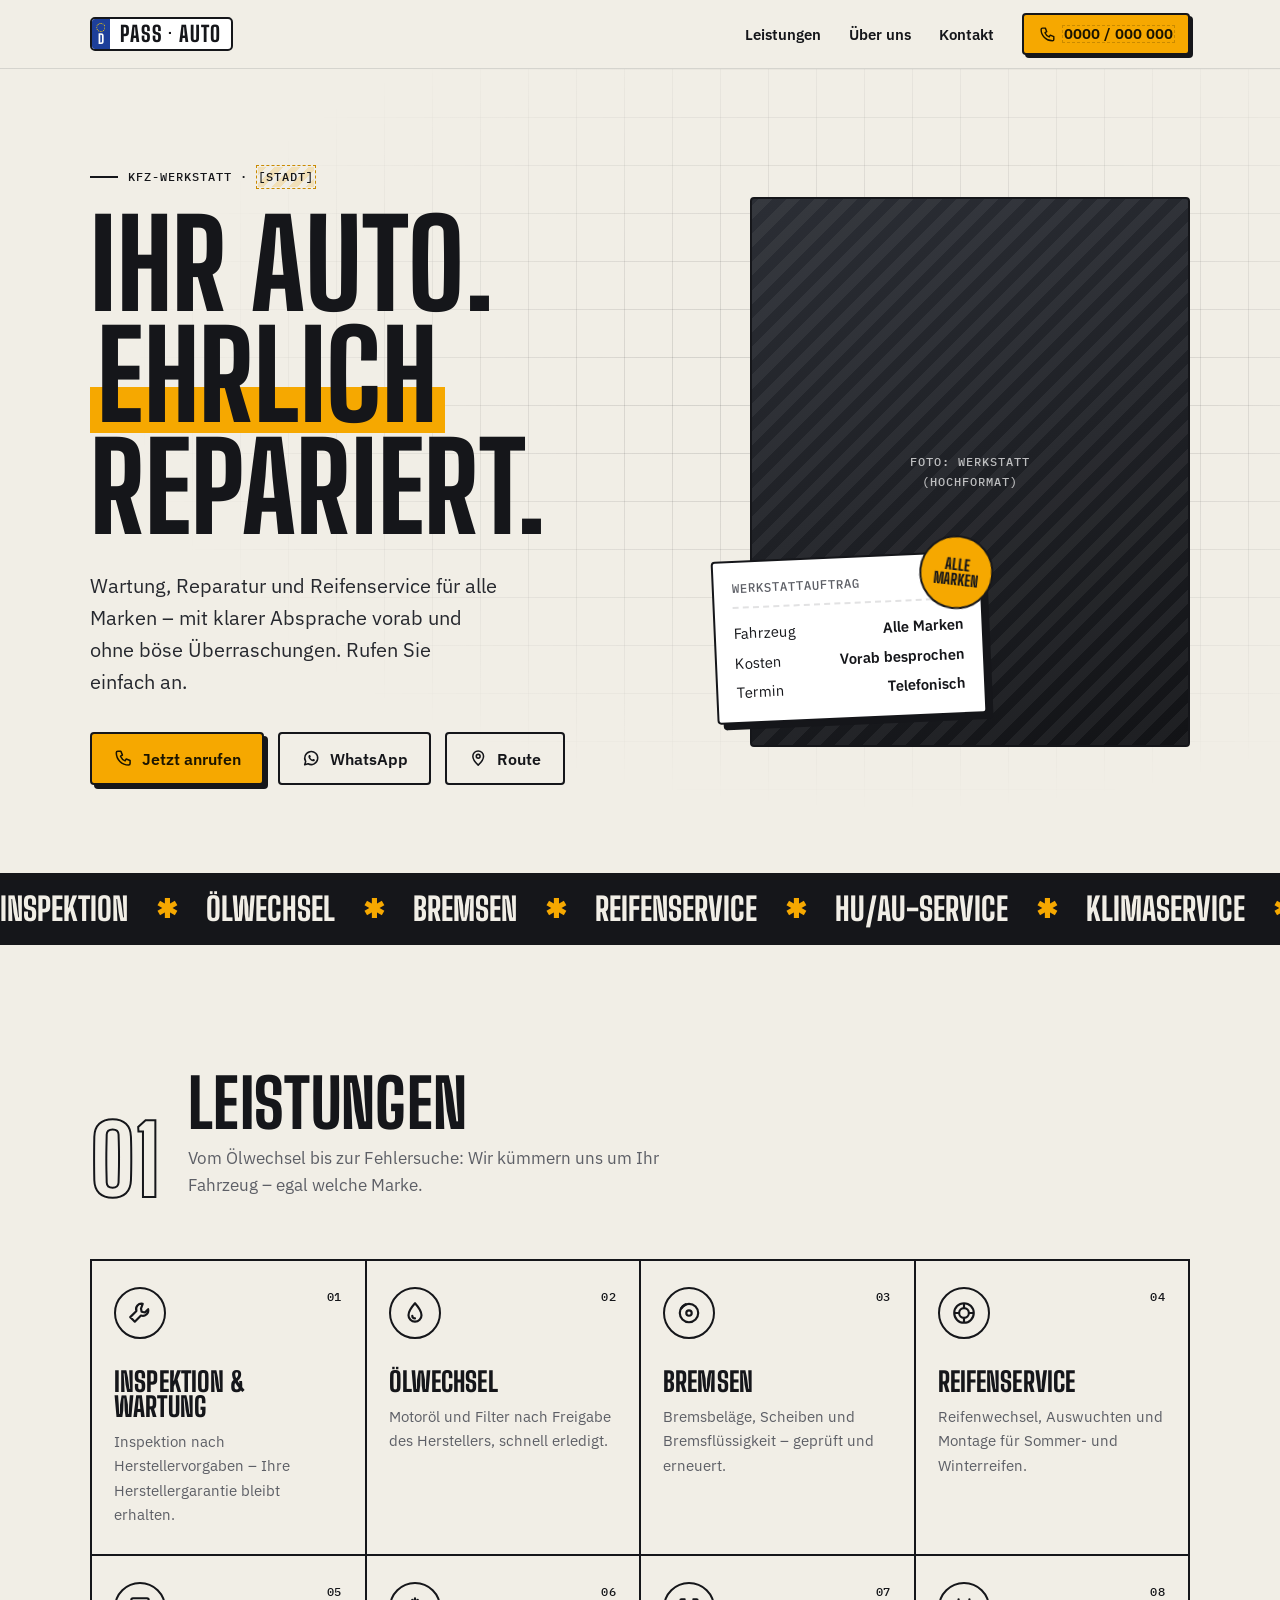
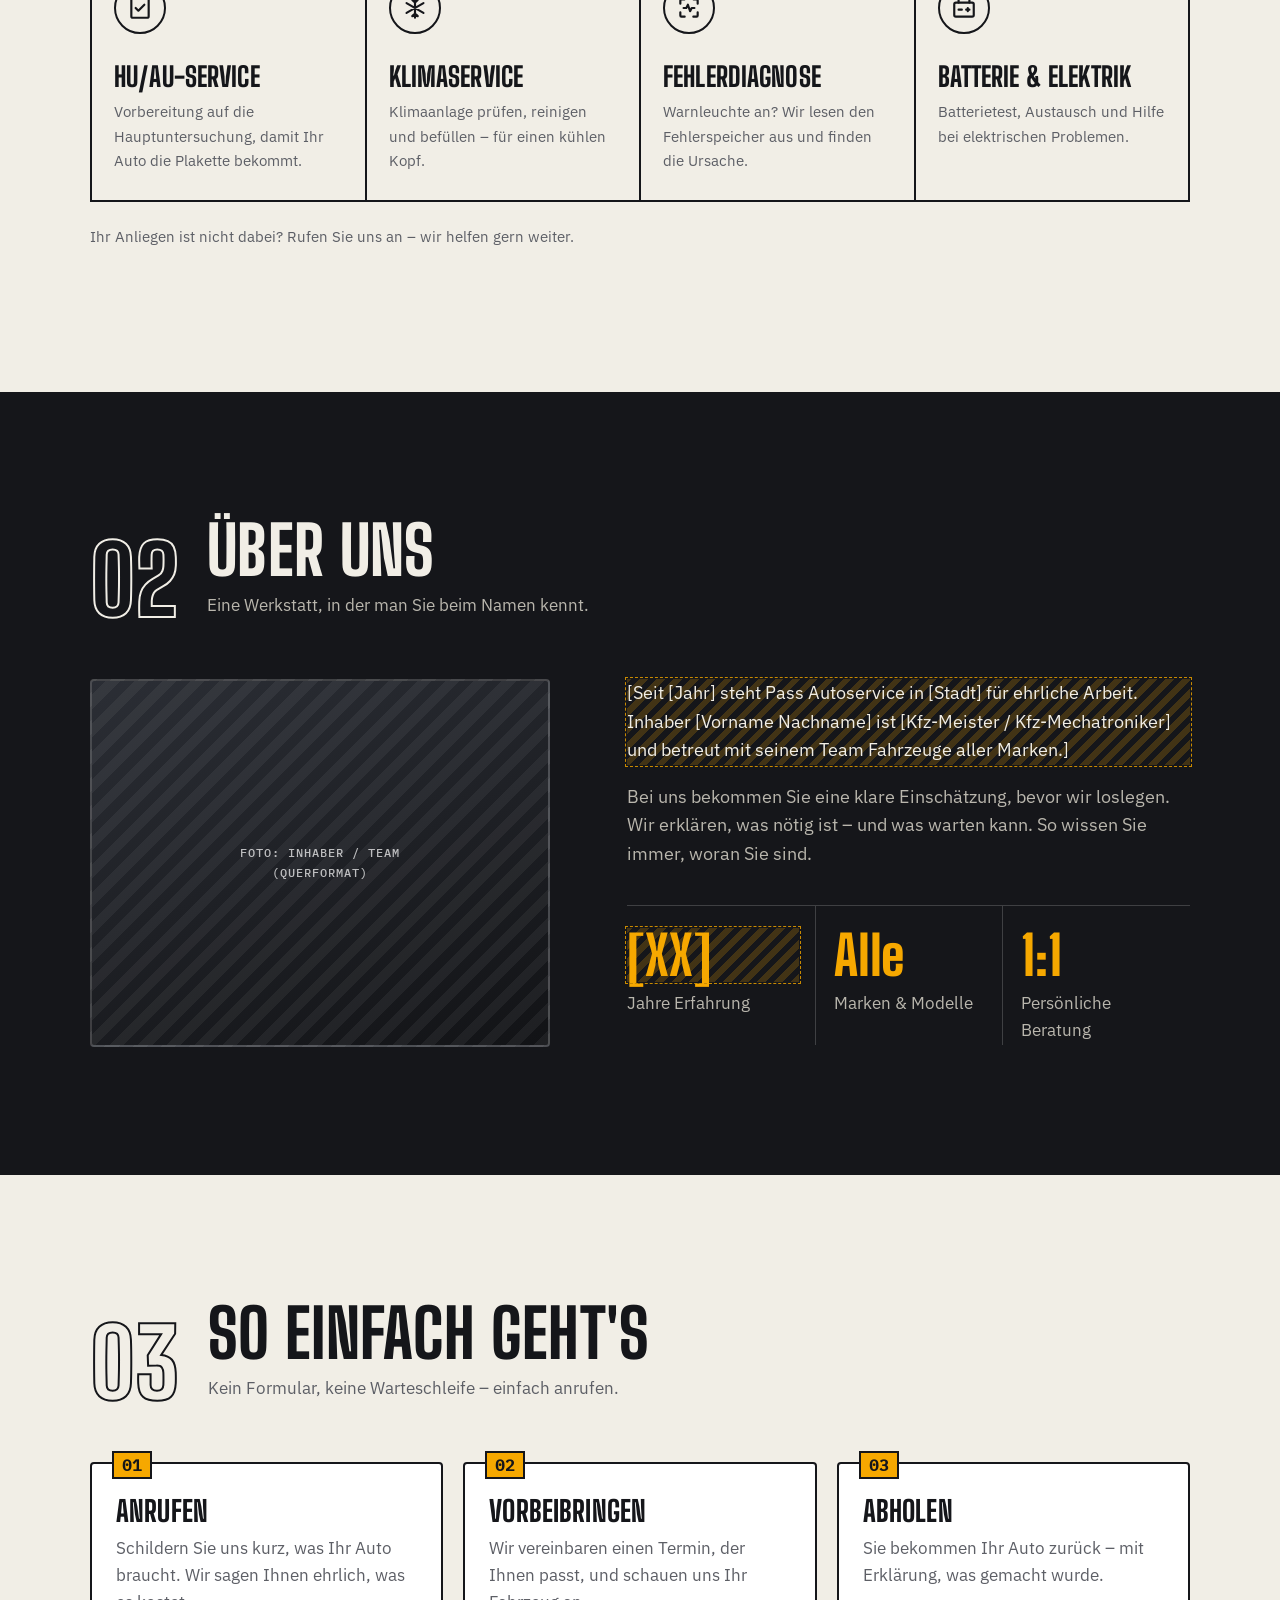
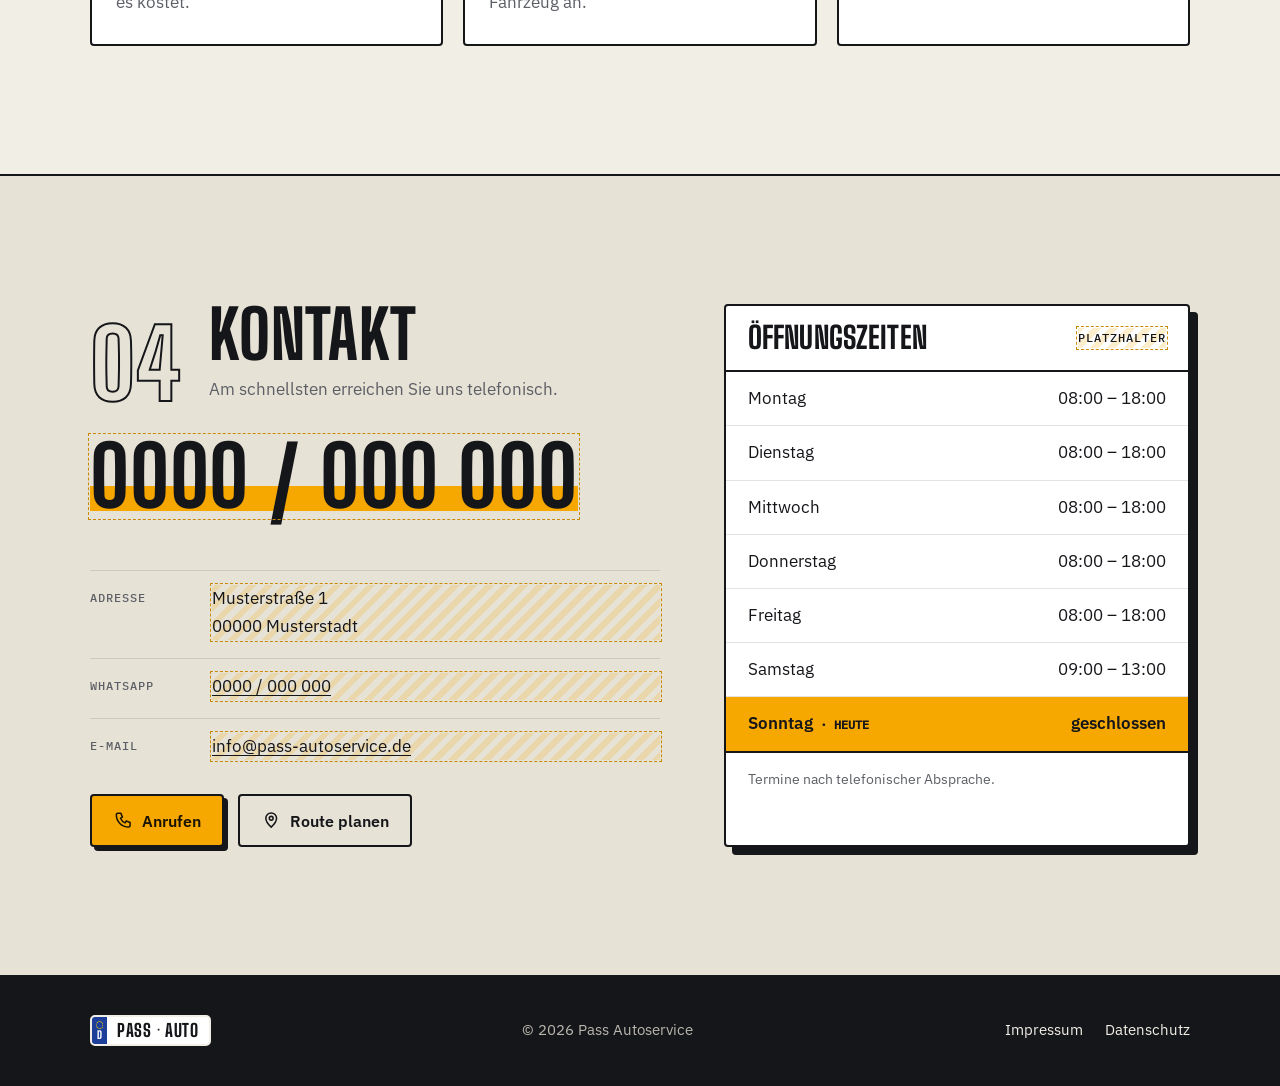
==== public/index.html @ 5d98b7a5 "Initial one-pager for Pass Autoservice Static site (HTML/CSS, no build step) for Cloudflare Pages, s" ====
<!doctype html>
<html lang="de" class="no-js">
<head>
  <meta charset="utf-8">
  <meta name="viewport" content="width=device-width, initial-scale=1">
  <!-- PLATZHALTER: Stadt im Titel und in der Beschreibung -->
  <title>Pass Autoservice – Kfz-Werkstatt in [Stadt]</title>
  <meta name="description" content="Pass Autoservice in [Stadt]: Inspektion, Reparatur, Reifen- und Bremsenservice für alle Marken. Ehrliche Beratung, faire Preise – rufen Sie uns an.">
  <meta name="theme-color" content="#15161a">
  <link rel="canonical" href="https://www.pass-autoservice.de/">
  <link rel="icon" href="assets/img/favicon.svg" type="image/svg+xml">
  <link rel="preload" href="assets/fonts/big-shoulders-display-latin-800-normal.woff2" as="font" type="font/woff2" crossorigin>
  <link rel="preload" href="assets/fonts/ibm-plex-sans-latin-400-normal.woff2" as="font" type="font/woff2" crossorigin>
  <link rel="stylesheet" href="assets/styles.css">

  <meta property="og:type" content="website">
  <meta property="og:title" content="Pass Autoservice – Kfz-Werkstatt in [Stadt]">
  <meta property="og:description" content="Inspektion, Reparatur, Reifen- und Bremsenservice für alle Marken.">
  <meta property="og:url" content="https://www.pass-autoservice.de/">
  <meta property="og:locale" content="de_DE">

  <!-- PLATZHALTER: Adresse, Telefon, Öffnungszeiten (müssen mit dem sichtbaren Inhalt übereinstimmen) -->
  <script type="application/ld+json">
  {
    "@context": "https://schema.org",
    "@type": "AutoRepair",
    "name": "Pass Autoservice",
    "url": "https://www.pass-autoservice.de/",
    "telephone": "+49 0000 0000000",
    "address": {
      "@type": "PostalAddress",
      "streetAddress": "Musterstraße 1",
      "postalCode": "00000",
      "addressLocality": "Musterstadt",
      "addressCountry": "DE"
    },
    "openingHoursSpecification": [
      { "@type": "OpeningHoursSpecification", "dayOfWeek": ["Monday","Tuesday","Wednesday","Thursday","Friday"], "opens": "08:00", "closes": "18:00" },
      { "@type": "OpeningHoursSpecification", "dayOfWeek": "Saturday", "opens": "09:00", "closes": "13:00" }
    ]
  }
  </script>
</head>
<body>

<!-- Icon-Sprite -->
<svg width="0" height="0" style="position:absolute" aria-hidden="true">
  <defs>
    <symbol id="i-phone" viewBox="0 0 24 24"><path fill="none" stroke="currentColor" stroke-width="2" stroke-linejoin="round" d="M5 3h4l2 5-2.5 1.5a11 11 0 0 0 6 6L16 13l5 2v4a2 2 0 0 1-2 2A16 16 0 0 1 3 5a2 2 0 0 1 2-2z"/></symbol>
    <symbol id="i-whatsapp" viewBox="0 0 24 24"><path fill="none" stroke="currentColor" stroke-width="2" stroke-linejoin="round" d="M3.5 20.5l1.3-4.2A8.5 8.5 0 1 1 8 19.3z"/><path fill="currentColor" d="M9 8.2c.2-.4.4-.4.7-.4h.5c.2 0 .4 0 .5.4l.7 1.6c.1.2 0 .4-.1.6l-.5.6c-.1.1-.2.3 0 .5.5.9 1.4 1.8 2.4 2.3.2.1.4.1.5 0l.6-.7c.2-.2.4-.2.6-.1l1.6.7c.3.1.3.3.3.5 0 .9-.7 1.7-1.6 1.8-1 .1-2.4-.2-4.2-1.7-1.6-1.4-2.4-3-2.6-4-.2-.9.1-1.6.6-2.1z"/></symbol>
    <symbol id="i-route" viewBox="0 0 24 24"><path fill="none" stroke="currentColor" stroke-width="2" stroke-linejoin="round" d="M12 21s-7-6.2-7-11.5a7 7 0 0 1 14 0C19 14.8 12 21 12 21z"/><circle cx="12" cy="9.5" r="2.5" fill="none" stroke="currentColor" stroke-width="2"/></symbol>
    <symbol id="i-wrench" viewBox="0 0 24 24"><path fill="none" stroke="currentColor" stroke-width="2" stroke-linejoin="round" d="M14.5 3.5a5 5 0 0 0-5.8 6.6L3 15.8 5.2 18l2 2 5.7-5.7a5 5 0 0 0 6.6-5.8l-3 3-3-.6-.6-3z"/></symbol>
    <symbol id="i-oil" viewBox="0 0 24 24"><path fill="none" stroke="currentColor" stroke-width="2" stroke-linejoin="round" d="M12 3s-6 6.6-6 11a6 6 0 0 0 12 0c0-4.4-6-11-6-11z"/><path fill="none" stroke="currentColor" stroke-width="2" stroke-linecap="round" d="M9.5 14.5a2.5 2.5 0 0 0 2.5 2.5"/></symbol>
    <symbol id="i-brake" viewBox="0 0 24 24"><circle cx="12" cy="12" r="8.5" fill="none" stroke="currentColor" stroke-width="2"/><circle cx="12" cy="12" r="2.5" fill="none" stroke="currentColor" stroke-width="2"/><path fill="none" stroke="currentColor" stroke-width="2.5" stroke-linecap="round" d="M5 7.5A8.5 8.5 0 0 1 9 4.2"/></symbol>
    <symbol id="i-tire" viewBox="0 0 24 24"><circle cx="12" cy="12" r="9" fill="none" stroke="currentColor" stroke-width="2"/><circle cx="12" cy="12" r="4.5" fill="none" stroke="currentColor" stroke-width="2"/><path fill="none" stroke="currentColor" stroke-width="2" d="M12 3v4.5M12 16.5V21M3 12h4.5M16.5 12H21"/></symbol>
    <symbol id="i-check" viewBox="0 0 24 24"><rect x="4" y="3" width="16" height="18" rx="1.5" fill="none" stroke="currentColor" stroke-width="2"/><path fill="none" stroke="currentColor" stroke-width="2" stroke-linecap="round" stroke-linejoin="round" d="M8 12l2.5 2.5L16 9"/></symbol>
    <symbol id="i-snow" viewBox="0 0 24 24"><path fill="none" stroke="currentColor" stroke-width="2" stroke-linecap="round" d="M12 3v18M4.2 7.5l15.6 9M4.2 16.5l15.6-9M9.5 4.5 12 7l2.5-2.5M9.5 19.5 12 17l2.5 2.5"/></symbol>
    <symbol id="i-scan" viewBox="0 0 24 24"><path fill="none" stroke="currentColor" stroke-width="2" stroke-linecap="round" stroke-linejoin="round" d="M4 8V5a1 1 0 0 1 1-1h3M16 4h3a1 1 0 0 1 1 1v3M20 16v3a1 1 0 0 1-1 1h-3M8 20H5a1 1 0 0 1-1-1v-3M7 12h2.5l1.5-3 2 6 1.5-3H17"/></symbol>
    <symbol id="i-battery" viewBox="0 0 24 24"><rect x="3" y="7" width="18" height="13" rx="1.5" fill="none" stroke="currentColor" stroke-width="2"/><path fill="none" stroke="currentColor" stroke-width="2" stroke-linecap="round" d="M7 4v3M17 4v3M7 13.5h3M14 13.5h3M15.5 12v3"/></symbol>
  </defs>
</svg>

<header class="site-header">
  <div class="wrap">
    <a class="plate" href="#top" aria-label="Pass Autoservice – zum Seitenanfang">
      <span class="plate__eu" aria-hidden="true">D</span>
      <span class="plate__txt">PASS · AUTO</span>
    </a>
    <nav class="nav" aria-label="Hauptnavigation">
      <a href="#leistungen">Leistungen</a>
      <a href="#ueber-uns">Über uns</a>
      <a href="#kontakt">Kontakt</a>
      <a class="btn btn--signal" href="tel:+4900000000000"><svg aria-hidden="true"><use href="#i-phone"/></svg><span class="ph">0000 / 000 000</span></a>
    </nav>
  </div>
</header>

<main id="top">

  <!-- ============ HERO ============ -->
  <section class="hero">
    <div class="wrap">
      <div>
        <p class="hero__kicker mono reveal-load">Kfz-Werkstatt · <span class="ph">[Stadt]</span></p>
        <h1 class="reveal-load">Ihr Auto.<br><span class="hl">Ehrlich</span><br>repariert.</h1>
        <p class="hero__lead reveal-load">Wartung, Reparatur und Reifenservice für alle Marken – mit klarer Absprache vorab und ohne böse Überraschungen. Rufen Sie einfach an.</p>
        <div class="hero__cta reveal-load">
          <a class="btn btn--signal" href="tel:+4900000000000"><svg aria-hidden="true"><use href="#i-phone"/></svg>Jetzt anrufen</a>
          <a class="btn btn--ghost" href="https://wa.me/4900000000000" target="_blank" rel="noopener"><svg aria-hidden="true"><use href="#i-whatsapp"/></svg>WhatsApp</a>
          <a class="btn btn--ghost" href="https://www.google.com/maps/dir/?api=1&amp;destination=Musterstra%C3%9Fe+1%2C+00000+Musterstadt" target="_blank" rel="noopener"><svg aria-hidden="true"><use href="#i-route"/></svg>Route</a>
        </div>
      </div>

      <div class="hero__media reveal-load">
        <!-- PLATZHALTER: Foto der Werkstatt (außen oder Halle), Hochformat 4:5, ca. 1200×1500 px.
             Ersetzen durch: <img class="photo" src="assets/img/werkstatt.webp" alt="…" width="1200" height="1500"> -->
        <div class="photo mono" role="img" aria-label="Platzhalter: Foto der Werkstatt">Foto: Werkstatt<br>(Hochformat)</div>
        <div class="ticket" aria-hidden="true">
          <div class="ticket__stamp">Alle<br>Marken</div>
          <div class="ticket__head mono"><span>Werkstattauftrag</span></div>
          <div class="ticket__row"><span>Fahrzeug</span><b>Alle Marken</b></div>
          <div class="ticket__row"><span>Kosten</span><b>Vorab besprochen</b></div>
          <div class="ticket__row"><span>Termin</span><b>Telefonisch</b></div>
        </div>
      </div>
    </div>
  </section>

  <!-- ============ LAUFBAND ============ -->
  <div class="ticker" aria-hidden="true">
    <div class="ticker__track">
      <span>Inspektion</span><span>Ölwechsel</span><span>Bremsen</span><span>Reifenservice</span><span>HU/AU-Service</span><span>Klimaservice</span><span>Fehlerdiagnose</span><span>Batterie</span>
      <span>Inspektion</span><span>Ölwechsel</span><span>Bremsen</span><span>Reifenservice</span><span>HU/AU-Service</span><span>Klimaservice</span><span>Fehlerdiagnose</span><span>Batterie</span>
    </div>
  </div>

  <!-- ============ LEISTUNGEN ============ -->
  <!-- PLATZHALTER: Leistungsliste mit Kunde abstimmen (morgen im Meeting) -->
  <section class="section" id="leistungen">
    <div class="wrap">
      <div class="section__head reveal">
        <span class="section__num" aria-hidden="true">01</span>
        <h2>Leistungen</h2>
        <p>Vom Ölwechsel bis zur Fehlersuche: Wir kümmern uns um Ihr Fahrzeug – egal welche Marke.</p>
      </div>

      <div class="services">
        <article class="service reveal">
          <div class="service__top"><span class="service__icon"><svg aria-hidden="true"><use href="#i-wrench"/></svg></span><span class="mono">01</span></div>
          <h3>Inspektion &amp; Wartung</h3>
          <p>Inspektion nach Herstellervorgaben – Ihre Herstellergarantie bleibt erhalten.</p>
        </article>
        <article class="service reveal">
          <div class="service__top"><span class="service__icon"><svg aria-hidden="true"><use href="#i-oil"/></svg></span><span class="mono">02</span></div>
          <h3>Ölwechsel</h3>
          <p>Motoröl und Filter nach Freigabe des Herstellers, schnell erledigt.</p>
        </article>
        <article class="service reveal">
          <div class="service__top"><span class="service__icon"><svg aria-hidden="true"><use href="#i-brake"/></svg></span><span class="mono">03</span></div>
          <h3>Bremsen</h3>
          <p>Bremsbeläge, Scheiben und Bremsflüssigkeit – geprüft und erneuert.</p>
        </article>
        <article class="service reveal">
          <div class="service__top"><span class="service__icon"><svg aria-hidden="true"><use href="#i-tire"/></svg></span><span class="mono">04</span></div>
          <h3>Reifenservice</h3>
          <p>Reifenwechsel, Auswuchten und Montage für Sommer- und Winterreifen.</p>
        </article>
        <article class="service reveal">
          <div class="service__top"><span class="service__icon"><svg aria-hidden="true"><use href="#i-check"/></svg></span><span class="mono">05</span></div>
          <h3>HU/AU-Service</h3>
          <p>Vorbereitung auf die Hauptuntersuchung, damit Ihr Auto die Plakette bekommt.</p>
        </article>
        <article class="service reveal">
          <div class="service__top"><span class="service__icon"><svg aria-hidden="true"><use href="#i-snow"/></svg></span><span class="mono">06</span></div>
          <h3>Klimaservice</h3>
          <p>Klimaanlage prüfen, reinigen und befüllen – für einen kühlen Kopf.</p>
        </article>
        <article class="service reveal">
          <div class="service__top"><span class="service__icon"><svg aria-hidden="true"><use href="#i-scan"/></svg></span><span class="mono">07</span></div>
          <h3>Fehlerdiagnose</h3>
          <p>Warnleuchte an? Wir lesen den Fehlerspeicher aus und finden die Ursache.</p>
        </article>
        <article class="service reveal">
          <div class="service__top"><span class="service__icon"><svg aria-hidden="true"><use href="#i-battery"/></svg></span><span class="mono">08</span></div>
          <h3>Batterie &amp; Elektrik</h3>
          <p>Batterietest, Austausch und Hilfe bei elektrischen Problemen.</p>
        </article>
      </div>
      <p class="services__note">Ihr Anliegen ist nicht dabei? Rufen Sie uns an – wir helfen gern weiter.</p>
    </div>
  </section>

  <!-- ============ ÜBER UNS ============ -->
  <section class="section dark" id="ueber-uns">
    <div class="wrap">
      <div class="section__head reveal">
        <span class="section__num" aria-hidden="true">02</span>
        <h2>Über uns</h2>
        <p>Eine Werkstatt, in der man Sie beim Namen kennt.</p>
      </div>

      <div class="about">
        <!-- PLATZHALTER: Foto Inhaber/Team, Querformat 5:4 -->
        <div class="photo mono reveal" role="img" aria-label="Platzhalter: Foto von Inhaber oder Team">Foto: Inhaber / Team<br>(Querformat)</div>

        <div class="about__text reveal">
          <!-- PLATZHALTER: Geschichte der Werkstatt, Name des Inhabers, Qualifikation (Kfz-Meister?) -->
          <p class="ph">[Seit [Jahr] steht Pass Autoservice in [Stadt] für ehrliche Arbeit. Inhaber [Vorname Nachname] ist [Kfz-Meister / Kfz-Mechatroniker] und betreut mit seinem Team Fahrzeuge aller Marken.]</p>
          <p class="muted">Bei uns bekommen Sie eine klare Einschätzung, bevor wir loslegen. Wir erklären, was nötig ist – und was warten kann. So wissen Sie immer, woran Sie sind.</p>

          <div class="facts">
            <div class="fact"><div class="fact__val ph">[XX]</div><div class="fact__lbl">Jahre Erfahrung</div></div>
            <div class="fact"><div class="fact__val">Alle</div><div class="fact__lbl">Marken &amp; Modelle</div></div>
            <div class="fact"><div class="fact__val">1:1</div><div class="fact__lbl">Persönliche Beratung</div></div>
          </div>
        </div>
      </div>
    </div>
  </section>

  <!-- ============ ABLAUF ============ -->
  <section class="section" id="ablauf">
    <div class="wrap">
      <div class="section__head reveal">
        <span class="section__num" aria-hidden="true">03</span>
        <h2>So einfach geht's</h2>
        <p>Kein Formular, keine Warteschleife – einfach anrufen.</p>
      </div>
      <div class="steps">
        <div class="step reveal"><h3>Anrufen</h3><p>Schildern Sie uns kurz, was Ihr Auto braucht. Wir sagen Ihnen ehrlich, was es kostet.</p></div>
        <div class="step reveal"><h3>Vorbeibringen</h3><p>Wir vereinbaren einen Termin, der Ihnen passt, und schauen uns Ihr Fahrzeug an.</p></div>
        <div class="step reveal"><h3>Abholen</h3><p>Sie bekommen Ihr Auto zurück – mit Erklärung, was gemacht wurde.</p></div>
      </div>
    </div>
  </section>

  <!-- ============ KONTAKT ============ -->
  <section class="section contact" id="kontakt">
    <div class="wrap contact__grid">
      <div class="reveal">
        <div class="section__head" style="margin-bottom:24px">
          <span class="section__num" aria-hidden="true">04</span>
          <h2>Kontakt</h2>
          <p>Am schnellsten erreichen Sie uns telefonisch.</p>
        </div>

        <!-- PLATZHALTER: Telefonnummer (Anzeige + tel:-Link im Format +49…) -->
        <a class="bigphone ph" href="tel:+4900000000000">0000 / 000 000</a>

        <div class="contact__lines">
          <div class="contact__line"><span class="mono">Adresse</span>
            <span class="ph">Musterstraße 1<br>00000 Musterstadt</span></div>
          <div class="contact__line"><span class="mono">WhatsApp</span>
            <a class="ph" href="https://wa.me/4900000000000" target="_blank" rel="noopener">0000 / 000 000</a></div>
          <div class="contact__line"><span class="mono">E-Mail</span>
            <a class="ph" href="mailto:info@pass-autoservice.de">info@pass-autoservice.de</a></div>
        </div>

        <div class="hero__cta">
          <a class="btn btn--signal" href="tel:+4900000000000"><svg aria-hidden="true"><use href="#i-phone"/></svg>Anrufen</a>
          <a class="btn btn--ghost" href="https://www.google.com/maps/dir/?api=1&amp;destination=Musterstra%C3%9Fe+1%2C+00000+Musterstadt" target="_blank" rel="noopener"><svg aria-hidden="true"><use href="#i-route"/></svg>Route planen</a>
        </div>
      </div>

      <!-- PLATZHALTER: Öffnungszeiten -->
      <div class="hours reveal">
        <div class="hours__head"><h3>Öffnungszeiten</h3><span class="mono ph">Platzhalter</span></div>
        <table>
          <tbody>
            <tr data-days="1"><td>Montag</td><td>08:00 – 18:00</td></tr>
            <tr data-days="2"><td>Dienstag</td><td>08:00 – 18:00</td></tr>
            <tr data-days="3"><td>Mittwoch</td><td>08:00 – 18:00</td></tr>
            <tr data-days="4"><td>Donnerstag</td><td>08:00 – 18:00</td></tr>
            <tr data-days="5"><td>Freitag</td><td>08:00 – 18:00</td></tr>
            <tr data-days="6"><td>Samstag</td><td>09:00 – 13:00</td></tr>
            <tr data-days="0"><td>Sonntag</td><td>geschlossen</td></tr>
          </tbody>
        </table>
        <div class="hours__foot">Termine nach telefonischer Absprache.</div>
      </div>
    </div>
  </section>

</main>

<footer class="site-footer">
  <div class="wrap">
    <span class="plate"><span class="plate__eu" aria-hidden="true">D</span><span class="plate__txt">PASS · AUTO</span></span>
    <span>© <span data-year>2026</span> Pass Autoservice</span>
    <nav aria-label="Rechtliches">
      <a href="impressum.html">Impressum</a>
      <a href="datenschutz.html">Datenschutz</a>
    </nav>
  </div>
</footer>

<!-- Mobile: feste Kontaktleiste -->
<nav class="callbar" aria-label="Schnellkontakt">
  <a href="tel:+4900000000000"><svg aria-hidden="true"><use href="#i-phone"/></svg>Anrufen</a>
  <a href="https://wa.me/4900000000000" target="_blank" rel="noopener"><svg aria-hidden="true"><use href="#i-whatsapp"/></svg>WhatsApp</a>
  <a href="https://www.google.com/maps/dir/?api=1&amp;destination=Musterstra%C3%9Fe+1%2C+00000+Musterstadt" target="_blank" rel="noopener"><svg aria-hidden="true"><use href="#i-route"/></svg>Route</a>
</nav>

<script src="assets/script.js" defer></script>
</body>
</html>
---- public/assets/styles.css ----
/* ==========================================================================
   Pass Autoservice – One-Pager
   Fonts lokal gehostet (DSGVO: keine Google-Fonts-CDN-Anfragen)
   ========================================================================== */

@font-face {
  font-family: "Big Shoulders Display";
  src: url("fonts/big-shoulders-display-latin-600-normal.woff2") format("woff2");
  font-weight: 600; font-style: normal; font-display: swap;
}
@font-face {
  font-family: "Big Shoulders Display";
  src: url("fonts/big-shoulders-display-latin-800-normal.woff2") format("woff2");
  font-weight: 800; font-style: normal; font-display: swap;
}
@font-face {
  font-family: "IBM Plex Sans";
  src: url("fonts/ibm-plex-sans-latin-400-normal.woff2") format("woff2");
  font-weight: 400; font-style: normal; font-display: swap;
}
@font-face {
  font-family: "IBM Plex Sans";
  src: url("fonts/ibm-plex-sans-latin-600-normal.woff2") format("woff2");
  font-weight: 600; font-style: normal; font-display: swap;
}
@font-face {
  font-family: "IBM Plex Mono";
  src: url("fonts/ibm-plex-mono-latin-500-normal.woff2") format("woff2");
  font-weight: 500; font-style: normal; font-display: swap;
}

:root {
  --paper: #f1eee6;
  --paper-2: #e7e2d6;
  --ink: #15161a;
  --ink-2: #26282e;
  --muted: #5d5f66;
  --line: #15161a1f;
  --signal: #f6a800;        /* Signalgelb, RAL 1003 */
  --signal-ink: #1a1400;
  --plate-blue: #1d3f9a;

  --display: "Big Shoulders Display", "Arial Narrow", sans-serif;
  --body: "IBM Plex Sans", system-ui, sans-serif;
  --mono: "IBM Plex Mono", ui-monospace, monospace;

  --wrap: 1180px;
  --gutter: clamp(16px, 4vw, 40px);
  --radius: 4px;
}

*, *::before, *::after { box-sizing: border-box; }
html { scroll-behavior: smooth; scroll-padding-top: 84px; -webkit-text-size-adjust: 100%; }
body {
  margin: 0;
  background: var(--paper);
  color: var(--ink);
  font: 400 1.0625rem/1.6 var(--body);
  -webkit-font-smoothing: antialiased;
}
img, svg { display: block; max-width: 100%; }
a { color: inherit; }
h1, h2, h3 { font-family: var(--display); font-weight: 800; line-height: .92; letter-spacing: .005em; margin: 0; text-transform: uppercase; }
p { margin: 0 0 1em; }

.wrap { width: 100%; max-width: var(--wrap); margin: 0 auto; padding: 0 var(--gutter); }
.mono { font-family: var(--mono); font-weight: 500; font-size: .78rem; letter-spacing: .08em; text-transform: uppercase; }
.sr-only { position: absolute; width: 1px; height: 1px; overflow: hidden; clip: rect(0 0 0 0); white-space: nowrap; }

/* Platzhalter sichtbar markieren – Klasse "ph" entfernen, sobald echte Daten drin sind */
.ph {
  background: repeating-linear-gradient(-45deg, #f6a80033 0 6px, transparent 6px 12px);
  outline: 1px dashed #c98a00;
  outline-offset: 1px;
}

/* ---------- Kennzeichen-Logo ---------- */
.plate {
  display: inline-flex; align-items: stretch;
  border: 2px solid var(--ink); border-radius: 5px;
  background: #fff; color: var(--ink);
  font-family: var(--display); font-weight: 800; text-decoration: none;
  line-height: 1; overflow: hidden;
}
.plate__eu {
  background: var(--plate-blue); color: #fff;
  display: grid; place-items: end center;
  padding: 4px 5px 3px; font-size: .62em; letter-spacing: 0;
  position: relative; min-width: 1.35em;
}
.plate__eu::before {
  content: ""; position: absolute; top: 4px; left: 50%; translate: -50% 0;
  width: .7em; height: .7em; border-radius: 50%;
  border: 1.5px dotted #ffd200;
}
.plate__txt { padding: 5px 10px 4px; font-size: 1em; letter-spacing: .04em; white-space: nowrap; }

/* ---------- Buttons ---------- */
.btn {
  display: inline-flex; align-items: center; gap: .6em;
  padding: .95em 1.35em; border-radius: var(--radius);
  font: 600 1rem/1 var(--body); text-decoration: none;
  border: 2px solid var(--ink);
  transition: transform .18s ease, background-color .18s ease, color .18s ease, box-shadow .18s ease;
  cursor: pointer;
}
.btn svg { width: 1.15em; height: 1.15em; flex: none; }
.btn--signal { background: var(--signal); color: var(--signal-ink); box-shadow: 4px 4px 0 var(--ink); }
.btn--signal:hover { transform: translate(-2px, -2px); box-shadow: 6px 6px 0 var(--ink); }
.btn--ghost { background: transparent; color: var(--ink); }
.btn--ghost:hover { background: var(--ink); color: var(--paper); }
.btn:active { transform: translate(2px, 2px); box-shadow: 1px 1px 0 var(--ink); }
.btn:focus-visible, a:focus-visible { outline: 3px solid var(--signal); outline-offset: 3px; }

/* ---------- Header ---------- */
.site-header {
  position: sticky; top: 0; z-index: 50;
  background: color-mix(in srgb, var(--paper) 88%, transparent);
  backdrop-filter: blur(10px); -webkit-backdrop-filter: blur(10px);
  border-bottom: 1px solid var(--line);
}
.site-header .wrap { display: flex; align-items: center; justify-content: space-between; gap: 20px; height: 68px; }
.site-header .plate { font-size: 1.35rem; }
.nav { display: flex; align-items: center; gap: 28px; }
.nav a:not(.btn) { text-decoration: none; font-weight: 600; font-size: .95rem; position: relative; }
.nav a:not(.btn)::after {
  content: ""; position: absolute; left: 0; right: 0; bottom: -4px; height: 2px;
  background: var(--signal); transform: scaleX(0); transform-origin: left; transition: transform .2s ease;
}
.nav a:not(.btn):hover::after { transform: scaleX(1); }
.nav .btn { padding: .7em 1em; font-size: .92rem; box-shadow: 3px 3px 0 var(--ink); }

/* ---------- Hero ---------- */
.hero { padding: clamp(40px, 7vw, 96px) 0 clamp(48px, 7vw, 88px); position: relative; overflow: hidden; }
.hero::before { /* technisches Raster */
  content: ""; position: absolute; inset: 0; pointer-events: none;
  background-image:
    linear-gradient(var(--line) 1px, transparent 1px),
    linear-gradient(90deg, var(--line) 1px, transparent 1px);
  background-size: 48px 48px;
  mask-image: radial-gradient(ellipse 80% 70% at 70% 40%, #000 20%, transparent 75%);
  -webkit-mask-image: radial-gradient(ellipse 80% 70% at 70% 40%, #000 20%, transparent 75%);
}
.hero .wrap { display: grid; grid-template-columns: 1.15fr .85fr; gap: clamp(32px, 5vw, 72px); align-items: center; position: relative; }
.hero__kicker { display: inline-flex; align-items: center; gap: 10px; margin-bottom: 22px; }
.hero__kicker::before { content: ""; width: 28px; height: 2px; background: var(--ink); }
.hero h1 { font-size: clamp(3.4rem, 9.5vw, 7.6rem); }
.hero h1 .hl { color: var(--ink); background: linear-gradient(transparent 58%, var(--signal) 58% 90%, transparent 90%); padding: 0 .06em; }
.hero__lead { font-size: clamp(1.08rem, 1.6vw, 1.25rem); max-width: 34ch; margin: 26px 0 34px; color: var(--ink-2); }
.hero__cta { display: flex; flex-wrap: wrap; gap: 14px; }

/* Foto + Auftragsticket */
.hero__media { position: relative; }
.photo {
  aspect-ratio: 4 / 5; width: 100%; border-radius: var(--radius);
  background:
    repeating-linear-gradient(-45deg, #ffffff0d 0 10px, transparent 10px 20px),
    linear-gradient(160deg, #2b2e35, #121316);
  color: #ffffffb3; display: grid; place-items: center; text-align: center; padding: 24px;
  border: 2px solid var(--ink); object-fit: cover;
}
.ticket {
  position: absolute; left: -36px; bottom: 28px; width: min(270px, 80%);
  background: #fff; border: 2px solid var(--ink); border-radius: var(--radius);
  box-shadow: 6px 6px 0 var(--ink); padding: 16px 18px 14px; transform: rotate(-2.5deg);
}
.ticket__head { padding-right: 56px; display: flex; justify-content: space-between; border-bottom: 2px dashed var(--line); padding-bottom: 8px; margin-bottom: 10px; color: var(--muted); }
.ticket__row { display: flex; justify-content: space-between; gap: 10px; font-size: .92rem; padding: 3px 0; }
.ticket__row b { font-weight: 600; }
.ticket__stamp {
  position: absolute; right: -14px; top: -18px; transform: rotate(9deg);
  background: var(--signal); border: 2px solid var(--ink); border-radius: 50%;
  width: 74px; height: 74px; display: grid; place-items: center; text-align: center;
  font: 800 .95rem/1 var(--display); text-transform: uppercase;
}

/* ---------- Laufband ---------- */
.ticker { background: var(--ink); color: var(--paper); overflow: hidden; border-block: 2px solid var(--ink); }
.ticker__track { display: flex; width: max-content; animation: ticker 38s linear infinite; }
.ticker__track span {
  font: 800 clamp(1.4rem, 2.6vw, 2rem)/1 var(--display); text-transform: uppercase;
  padding: 18px 0; display: inline-flex; align-items: center; white-space: nowrap;
}
.ticker__track span::after { content: "✱"; color: var(--signal); margin: 0 28px; font-size: .8em; }
@keyframes ticker { to { transform: translateX(-50%); } }

/* ---------- Sektionen ---------- */
.section { padding: clamp(72px, 10vw, 128px) 0; }
.section__head { display: grid; grid-template-columns: auto 1fr; gap: 10px 28px; align-items: end; margin-bottom: clamp(36px, 5vw, 60px); }
.section__num { font: 800 clamp(3.5rem, 8vw, 6rem)/.8 var(--display); color: transparent; -webkit-text-stroke: 2px var(--ink); grid-row: span 2; }
.section__head h2 { font-size: clamp(2.4rem, 5.5vw, 4.2rem); }
.section__head p { color: var(--muted); max-width: 52ch; margin: 0; }

/* Leistungen – Checkliste */
.services { display: grid; grid-template-columns: repeat(4, 1fr); border-top: 2px solid var(--ink); border-left: 2px solid var(--ink); }
.service {
  border-right: 2px solid var(--ink); border-bottom: 2px solid var(--ink);
  padding: 26px 22px 28px; background: var(--paper); position: relative;
  transition: background-color .2s ease;
}
.service:hover { background: #fff; }
.service:hover .service__icon { background: var(--signal); }
.service__top { display: flex; justify-content: space-between; align-items: start; margin-bottom: 30px; }
.service__icon {
  width: 52px; height: 52px; border: 2px solid var(--ink); border-radius: 50%;
  display: grid; place-items: center; transition: background-color .2s ease;
}
.service__icon svg { width: 26px; height: 26px; }
.service h3 { font-size: 1.7rem; margin-bottom: 10px; }
.service p { font-size: .95rem; color: var(--muted); margin: 0; }
.services__note { margin-top: 22px; color: var(--muted); font-size: .95rem; }

/* Über uns – dunkel */
.dark { background: var(--ink); color: var(--paper); }
.dark .section__num { -webkit-text-stroke-color: var(--paper); }
.dark .section__head p, .dark .muted { color: #b9b6ad; }
.about { display: grid; grid-template-columns: .9fr 1.1fr; gap: clamp(32px, 6vw, 88px); align-items: start; }
.about .photo { aspect-ratio: 5 / 4; border-color: #ffffff2e; }
.about__text p { font-size: 1.12rem; }
.facts { display: grid; grid-template-columns: repeat(3, 1fr); gap: 0; margin-top: 36px; border-top: 1px solid #ffffff2e; }
.fact { padding: 22px 16px 0 0; }
.fact + .fact { padding-left: 18px; border-left: 1px solid #ffffff2e; }
.fact__val { font: 800 clamp(2.4rem, 4.5vw, 3.4rem)/1 var(--display); color: var(--signal); }
.fact__lbl { margin-top: 8px; color: #b9b6ad; }

/* Ablauf */
.steps { display: grid; grid-template-columns: repeat(3, 1fr); gap: 20px; counter-reset: step; }
.step { border: 2px solid var(--ink); border-radius: var(--radius); padding: 28px 24px; background: #fff; position: relative; }
.step::before {
  counter-increment: step; content: "0" counter(step);
  font: 800 1rem/1 var(--mono); position: absolute; top: -13px; left: 20px;
  background: var(--signal); border: 2px solid var(--ink); padding: 4px 8px;
}
.step h3 { font-size: 1.8rem; margin: 6px 0 10px; }
.step p { margin: 0; color: var(--muted); }

/* Kontakt */
.contact { background: var(--paper-2); border-top: 2px solid var(--ink); }
.contact__grid { display: grid; grid-template-columns: 1.1fr .9fr; gap: clamp(32px, 5vw, 64px); }
.bigphone {
  display: inline-block; font: 800 clamp(2.6rem, 7vw, 5.2rem)/1 var(--display);
  text-decoration: none; letter-spacing: .01em; margin: 8px 0 22px;
  background: linear-gradient(transparent 62%, var(--signal) 62% 92%, transparent 92%);
}
.contact__lines { display: grid; gap: 18px; margin: 30px 0 34px; }
.contact__line { display: grid; grid-template-columns: 110px 1fr; gap: 12px; border-top: 1px solid var(--line); padding-top: 14px; }
.contact__line .mono { color: var(--muted); padding-top: 3px; }
.contact__line a { text-decoration-thickness: 1px; text-underline-offset: 3px; }

.hours { background: #fff; border: 2px solid var(--ink); border-radius: var(--radius); box-shadow: 8px 8px 0 var(--ink); }
.hours__head { display: flex; justify-content: space-between; align-items: center; padding: 18px 22px; border-bottom: 2px solid var(--ink); }
.hours__head h3 { font-size: 1.9rem; }
.hours table { width: 100%; border-collapse: collapse; }
.hours td { padding: 13px 22px; border-bottom: 1px solid var(--line); }
.hours tr:last-child td { border-bottom: 0; }
.hours td:last-child { text-align: right; font-variant-numeric: tabular-nums; }
.hours tr.is-today td { background: var(--signal); font-weight: 600; }
.hours tr.is-today td:first-child::after { content: " · heute"; font-family: var(--mono); font-size: .75rem; text-transform: uppercase; }
.hours__foot { padding: 14px 22px; border-top: 2px solid var(--ink); font-size: .9rem; color: var(--muted); }

/* Footer */
.site-footer { background: var(--ink); color: #b9b6ad; padding: 40px 0 calc(40px + env(safe-area-inset-bottom)); font-size: .92rem; }
.site-footer .wrap { display: flex; flex-wrap: wrap; justify-content: space-between; align-items: center; gap: 20px; }
.site-footer nav { display: flex; gap: 22px; }
.site-footer a { color: var(--paper); text-decoration: none; }
.site-footer a:hover { color: var(--signal); }
.site-footer .plate { font-size: 1.1rem; border-color: var(--paper); }

/* Mobile Anruf-Leiste */
.callbar { display: none; }

/* ---------- Rechtliche Seiten ---------- */
.legal { padding: clamp(48px, 8vw, 96px) 0; }
.legal .wrap { max-width: 780px; }
.legal h1 { font-size: clamp(2.8rem, 7vw, 4.6rem); margin-bottom: 32px; }
.legal h2 { font-size: 1.8rem; margin: 40px 0 12px; }
.legal .back { display: inline-block; margin-bottom: 28px; }

/* ---------- Einblenden beim Scrollen ---------- */
.reveal { opacity: 0; transform: translateY(18px); transition: opacity .6s ease, transform .6s cubic-bezier(.2,.7,.2,1); }
.reveal.is-in { opacity: 1; transform: none; }
.no-js .reveal { opacity: 1; transform: none; }

.hero .reveal-load { animation: rise .8s cubic-bezier(.2,.7,.2,1) both; }
.hero .reveal-load:nth-child(2) { animation-delay: .08s; }
.hero .reveal-load:nth-child(3) { animation-delay: .16s; }
.hero .reveal-load:nth-child(4) { animation-delay: .24s; }
.hero__media.reveal-load { animation-delay: .2s; }
@keyframes rise { from { opacity: 0; transform: translateY(22px); } }

@media (prefers-reduced-motion: reduce) {
  html { scroll-behavior: auto; }
  *, *::before, *::after { animation: none !important; transition: none !important; }
  .reveal { opacity: 1; transform: none; }
}

/* ---------- Responsive ---------- */
@media (max-width: 1000px) {
  .services { grid-template-columns: repeat(2, 1fr); }
}
@media (max-width: 860px) {
  .nav a:not(.btn) { display: none; }
  .hero .wrap, .about, .contact__grid { grid-template-columns: 1fr; }
  .hero__media { width: 100%; max-width: 520px; justify-self: end; }
  .ticket { left: -12px; }
  .steps { grid-template-columns: 1fr; gap: 28px; }
}
@media (max-width: 600px) {
  body { padding-bottom: 72px; }
  .site-header .plate { font-size: 1.15rem; }
  .nav .btn { display: none; }
  .services { grid-template-columns: 1fr; }
  .service__top { margin-bottom: 18px; }
  .section__head { grid-template-columns: 1fr; }
  .section__num { grid-row: auto; font-size: 3rem; }
  .hero__cta .btn { flex: 1 1 100%; justify-content: center; }
  .hero__media { justify-self: stretch; max-width: none; margin-bottom: 24px; }
  .hero__media .photo { aspect-ratio: 4 / 3; }
  .ticket { left: 10px; bottom: -24px; width: 240px; font-size: .95em; }
  .facts { grid-template-columns: 1fr; }
  .fact + .fact { padding-left: 0; border-left: 0; border-top: 1px solid #ffffff2e; }
  .fact { padding: 18px 0; }
  .contact__line { grid-template-columns: 1fr; gap: 2px; }
  .ticket__stamp { width: 62px; height: 62px; font-size: .8rem; right: -8px; }
  .site-footer { padding-bottom: calc(110px + env(safe-area-inset-bottom)); }

  .callbar {
    display: grid; grid-template-columns: 1fr 1fr 1fr; position: fixed; z-index: 60;
    left: 0; right: 0; bottom: 0; padding-bottom: env(safe-area-inset-bottom);
    background: var(--ink); border-top: 2px solid var(--ink);
  }
  .callbar a {
    display: flex; flex-direction: column; align-items: center; gap: 4px;
    padding: 10px 4px 11px; color: var(--paper); text-decoration: none;
    font: 600 .78rem/1 var(--body);
  }
  .callbar a svg { width: 22px; height: 22px; }
  .callbar a:first-child { background: var(--signal); color: var(--signal-ink); }
}
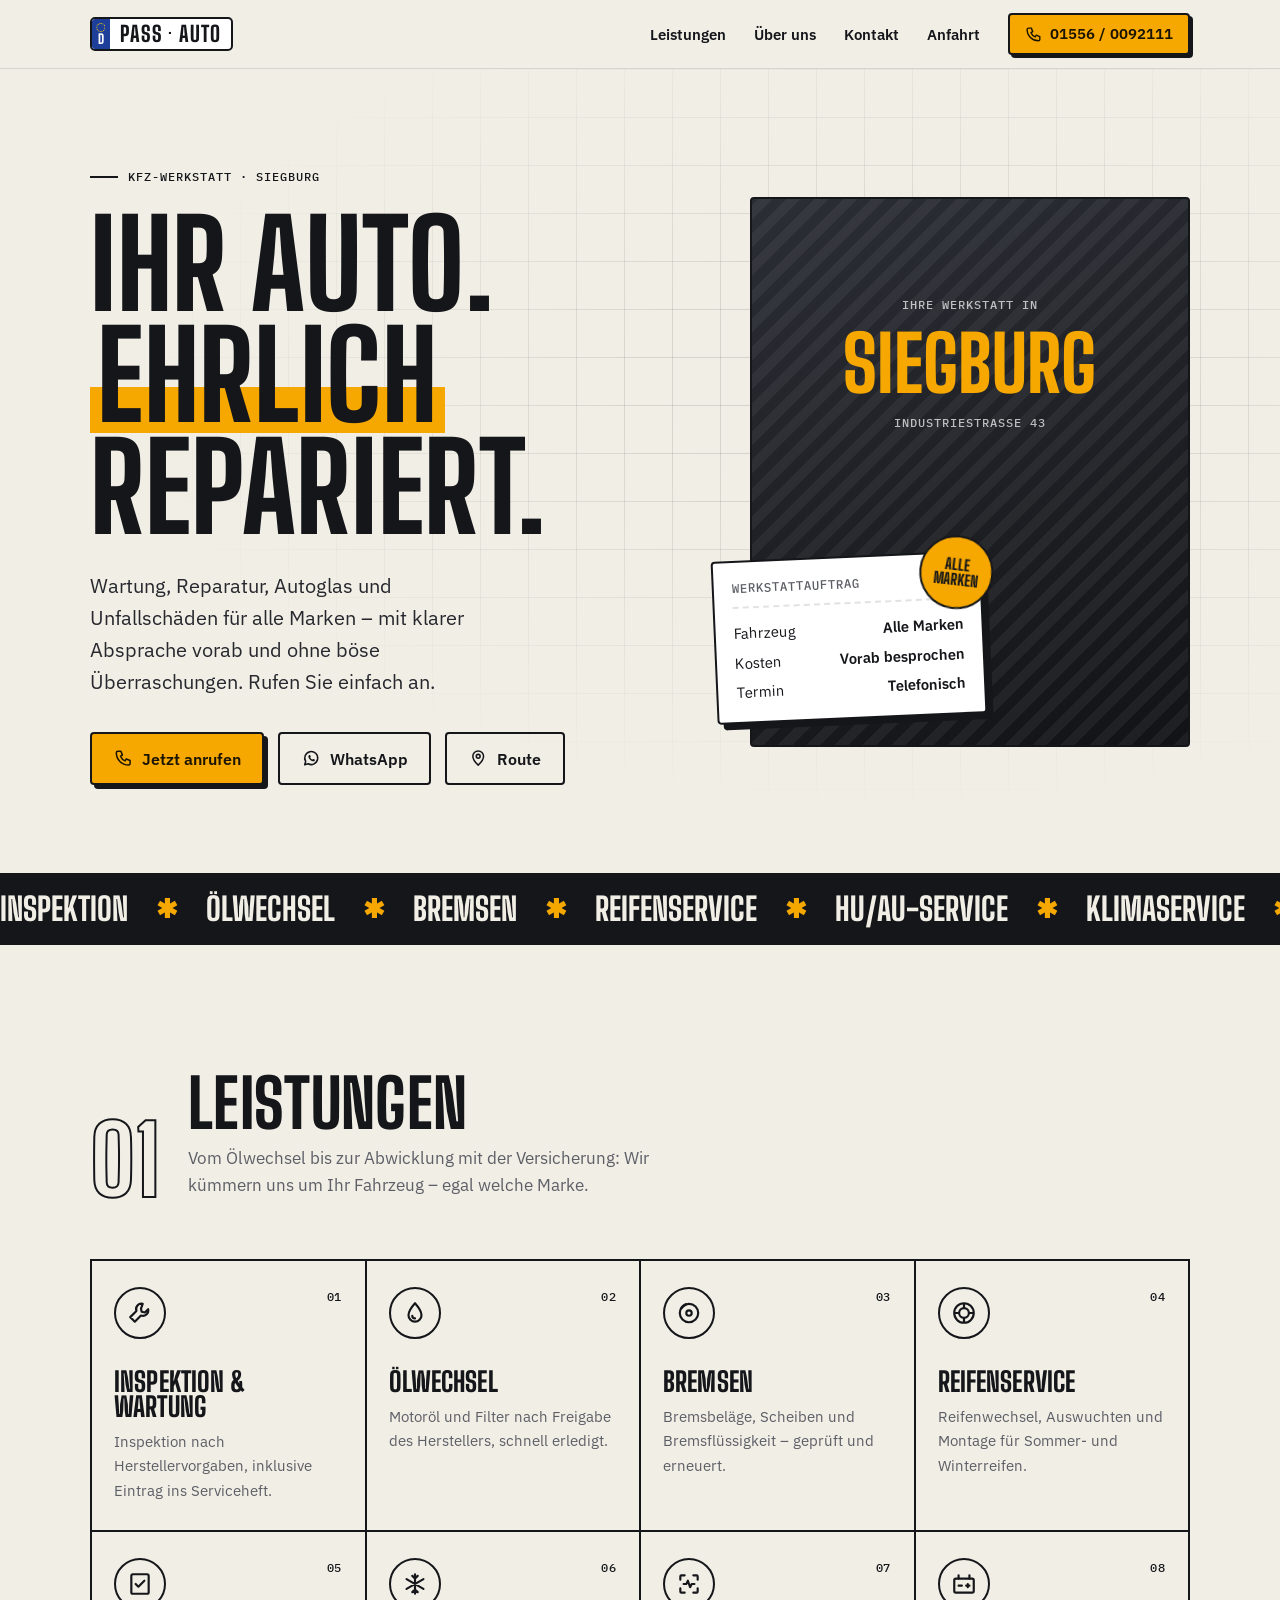
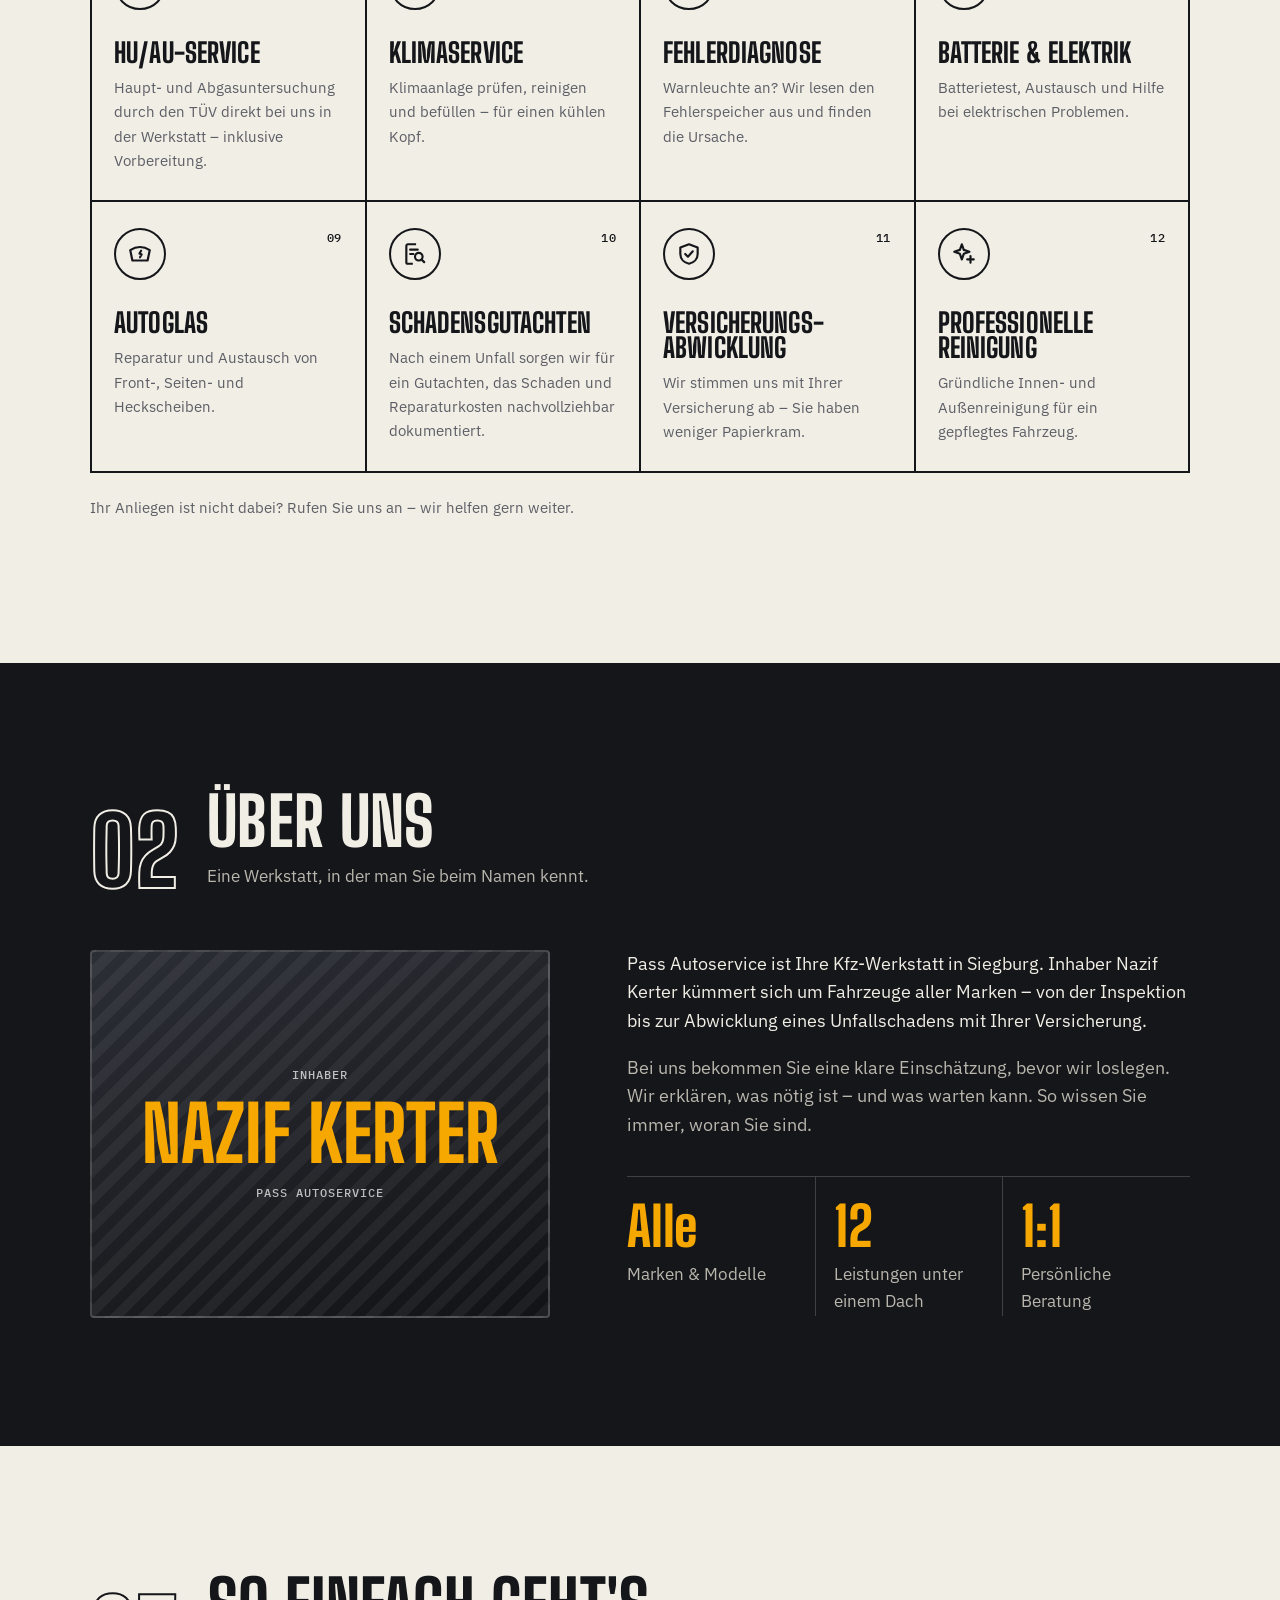
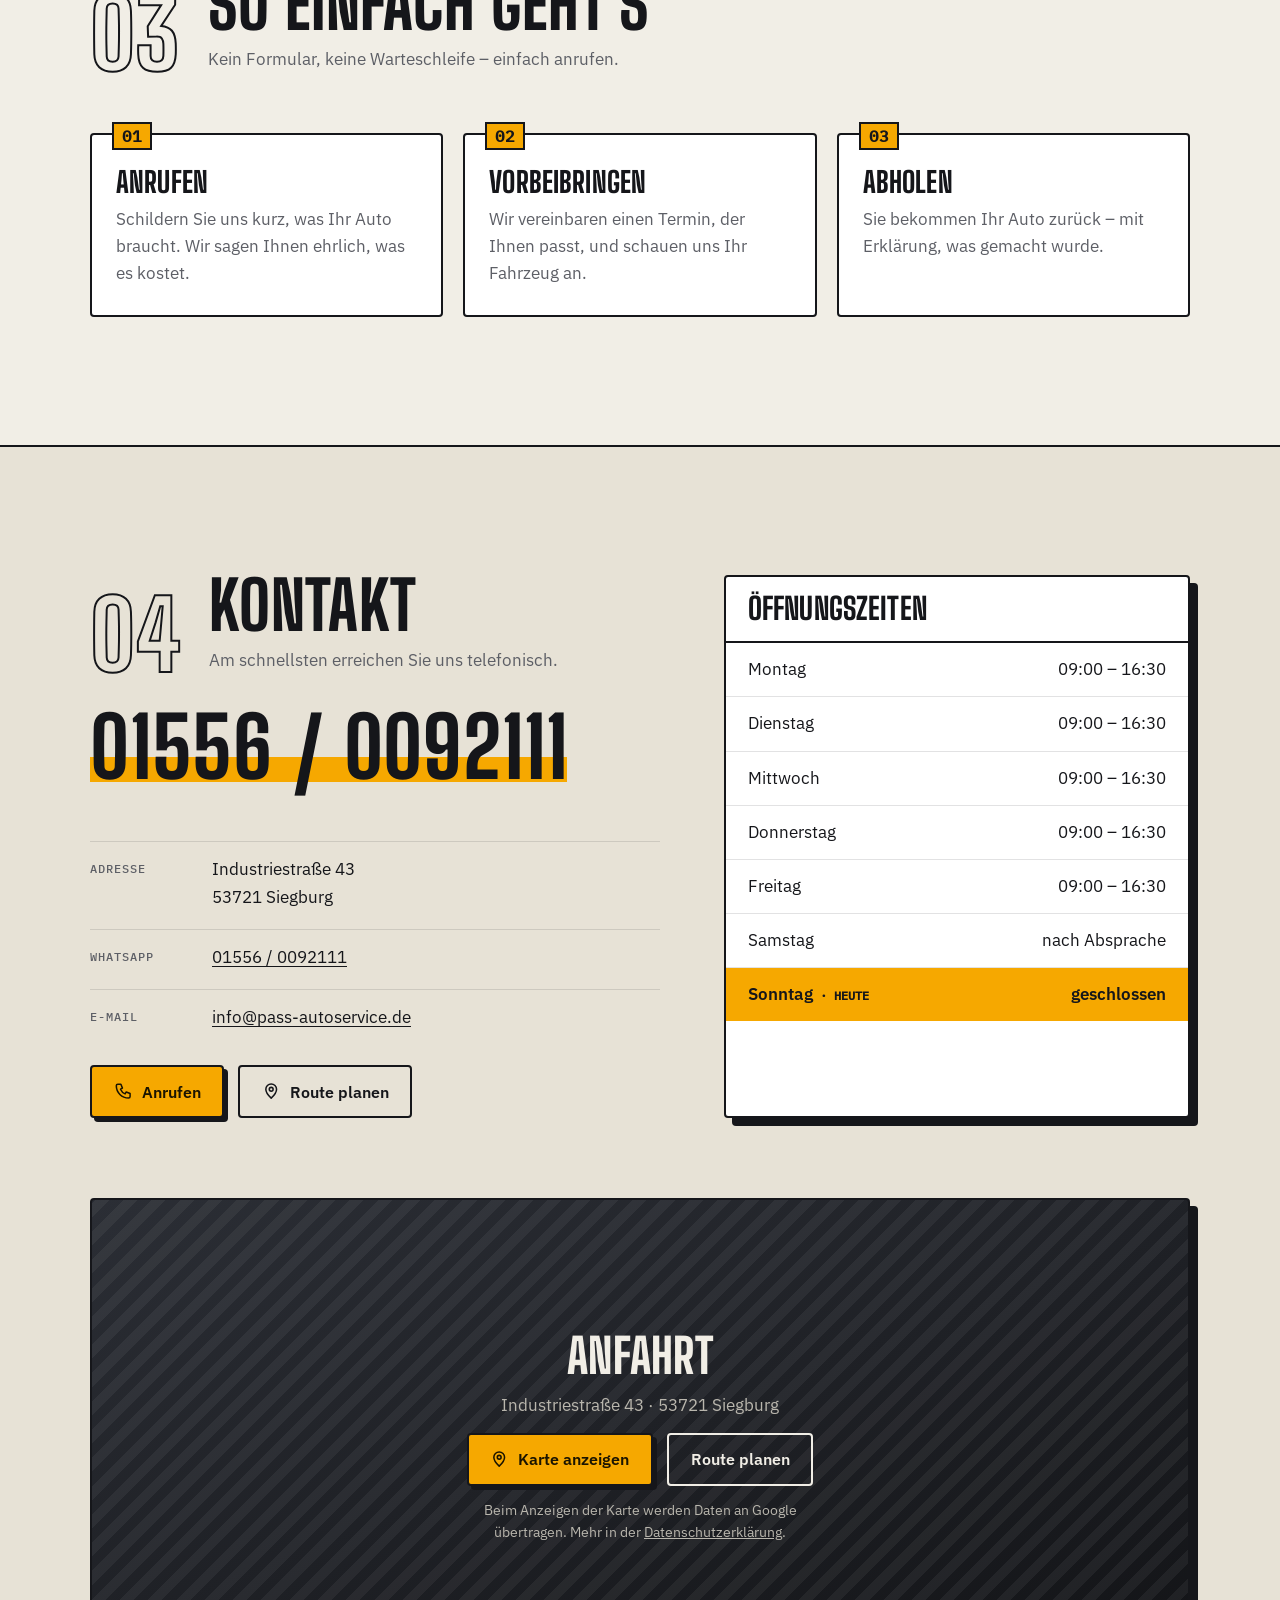
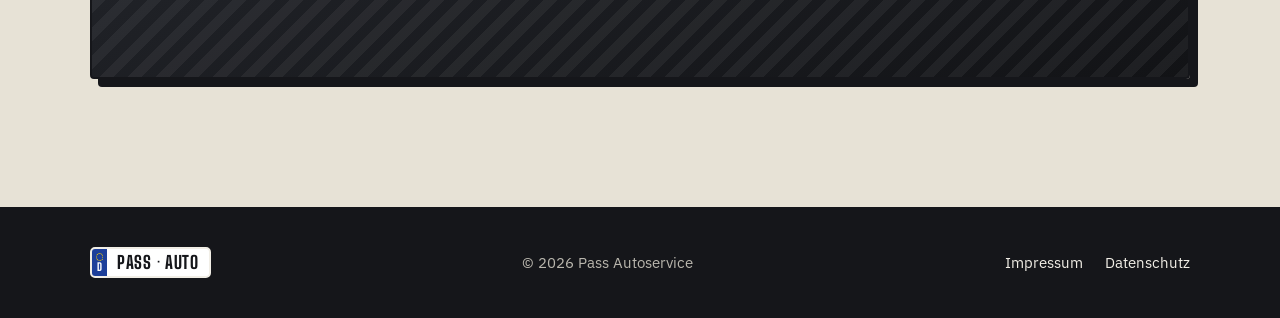
==== commit f6d09198: "Fill in customer data, add services, map and legal cleanup - Real contact data, address (Siegburg), " ====
--- a/public/index.html
+++ b/public/index.html
@@ -3,9 +3,8 @@
 <head>
   <meta charset="utf-8">
   <meta name="viewport" content="width=device-width, initial-scale=1">
-  <!-- PLATZHALTER: Stadt im Titel und in der Beschreibung -->
-  <title>Pass Autoservice – Kfz-Werkstatt in [Stadt]</title>
-  <meta name="description" content="Pass Autoservice in [Stadt]: Inspektion, Reparatur, Reifen- und Bremsenservice für alle Marken. Ehrliche Beratung, faire Preise – rufen Sie uns an.">
+  <title>Pass Autoservice – Kfz-Werkstatt in Siegburg</title>
+  <meta name="description" content="Pass Autoservice in Siegburg: Inspektion, Reparatur, HU/AU, Autoglas, Schadensgutachten und Versicherungsabwicklung für alle Marken. Preis vorab besprochen – rufen Sie uns an.">
   <meta name="theme-color" content="#15161a">
   <link rel="canonical" href="https://www.pass-autoservice.de/">
   <link rel="icon" href="assets/img/favicon.svg" type="image/svg+xml">
@@ -14,29 +13,28 @@
   <link rel="stylesheet" href="assets/styles.css">
 
   <meta property="og:type" content="website">
-  <meta property="og:title" content="Pass Autoservice – Kfz-Werkstatt in [Stadt]">
-  <meta property="og:description" content="Inspektion, Reparatur, Reifen- und Bremsenservice für alle Marken.">
+  <meta property="og:title" content="Pass Autoservice – Kfz-Werkstatt in Siegburg">
+  <meta property="og:description" content="Inspektion, Reparatur, HU/AU, Autoglas und Unfallschäden für alle Marken – in Siegburg.">
   <meta property="og:url" content="https://www.pass-autoservice.de/">
   <meta property="og:locale" content="de_DE">
 
-  <!-- PLATZHALTER: Adresse, Telefon, Öffnungszeiten (müssen mit dem sichtbaren Inhalt übereinstimmen) -->
+  <!-- Adresse, Telefon, Öffnungszeiten müssen mit dem sichtbaren Inhalt übereinstimmen -->
   <script type="application/ld+json">
   {
     "@context": "https://schema.org",
     "@type": "AutoRepair",
     "name": "Pass Autoservice",
     "url": "https://www.pass-autoservice.de/",
-    "telephone": "+49 0000 0000000",
+    "telephone": "+49 1556 0092111",
     "address": {
       "@type": "PostalAddress",
-      "streetAddress": "Musterstraße 1",
-      "postalCode": "00000",
-      "addressLocality": "Musterstadt",
+      "streetAddress": "Industriestraße 43",
+      "postalCode": "53721",
+      "addressLocality": "Siegburg",
       "addressCountry": "DE"
     },
     "openingHoursSpecification": [
-      { "@type": "OpeningHoursSpecification", "dayOfWeek": ["Monday","Tuesday","Wednesday","Thursday","Friday"], "opens": "08:00", "closes": "18:00" },
-      { "@type": "OpeningHoursSpecification", "dayOfWeek": "Saturday", "opens": "09:00", "closes": "13:00" }
+      { "@type": "OpeningHoursSpecification", "dayOfWeek": ["Monday","Tuesday","Wednesday","Thursday","Friday"], "opens": "09:00", "closes": "16:30" }
     ]
   }
   </script>
@@ -56,6 +54,10 @@
     <symbol id="i-check" viewBox="0 0 24 24"><rect x="4" y="3" width="16" height="18" rx="1.5" fill="none" stroke="currentColor" stroke-width="2"/><path fill="none" stroke="currentColor" stroke-width="2" stroke-linecap="round" stroke-linejoin="round" d="M8 12l2.5 2.5L16 9"/></symbol>
     <symbol id="i-snow" viewBox="0 0 24 24"><path fill="none" stroke="currentColor" stroke-width="2" stroke-linecap="round" d="M12 3v18M4.2 7.5l15.6 9M4.2 16.5l15.6-9M9.5 4.5 12 7l2.5-2.5M9.5 19.5 12 17l2.5 2.5"/></symbol>
     <symbol id="i-scan" viewBox="0 0 24 24"><path fill="none" stroke="currentColor" stroke-width="2" stroke-linecap="round" stroke-linejoin="round" d="M4 8V5a1 1 0 0 1 1-1h3M16 4h3a1 1 0 0 1 1 1v3M20 16v3a1 1 0 0 1-1 1h-3M8 20H5a1 1 0 0 1-1-1v-3M7 12h2.5l1.5-3 2 6 1.5-3H17"/></symbol>
+    <symbol id="i-glass" viewBox="0 0 24 24"><path fill="none" stroke="currentColor" stroke-width="2" stroke-linejoin="round" d="M3 8.5C5.8 6.6 8.8 5.5 12 5.5s6.2 1.1 9 3l-2 9.5H5z"/><path fill="none" stroke="currentColor" stroke-width="2" stroke-linecap="round" stroke-linejoin="round" d="M13 9l-1.5 2.5 2 1-1.5 2.5"/></symbol>
+    <symbol id="i-search" viewBox="0 0 24 24"><path fill="none" stroke="currentColor" stroke-width="2" stroke-linejoin="round" d="M13 3H5.5A1.5 1.5 0 0 0 4 4.5v15A1.5 1.5 0 0 0 5.5 21H10"/><path fill="none" stroke="currentColor" stroke-width="2" stroke-linecap="round" d="M7.5 8h7M7.5 12h3"/><circle cx="15.5" cy="14.5" r="3.5" fill="none" stroke="currentColor" stroke-width="2"/><path fill="none" stroke="currentColor" stroke-width="2" stroke-linecap="round" d="M18 17l2.5 2.5"/></symbol>
+    <symbol id="i-shield" viewBox="0 0 24 24"><path fill="none" stroke="currentColor" stroke-width="2" stroke-linejoin="round" d="M12 3l8 3v6c0 4.5-3.4 8-8 9-4.6-1-8-4.5-8-9V6z"/><path fill="none" stroke="currentColor" stroke-width="2" stroke-linecap="round" stroke-linejoin="round" d="M8.5 12l2.5 2.5 4.5-5"/></symbol>
+    <symbol id="i-sparkle" viewBox="0 0 24 24"><path fill="none" stroke="currentColor" stroke-width="2" stroke-linejoin="round" d="M10 3l1.8 5.2L17 10l-5.2 1.8L10 17l-1.8-5.2L3 10l5.2-1.8z"/><path fill="none" stroke="currentColor" stroke-width="2" stroke-linecap="round" d="M18 14v6M15 17h6"/></symbol>
     <symbol id="i-battery" viewBox="0 0 24 24"><rect x="3" y="7" width="18" height="13" rx="1.5" fill="none" stroke="currentColor" stroke-width="2"/><path fill="none" stroke="currentColor" stroke-width="2" stroke-linecap="round" d="M7 4v3M17 4v3M7 13.5h3M14 13.5h3M15.5 12v3"/></symbol>
   </defs>
 </svg>
@@ -70,7 +72,8 @@
       <a href="#leistungen">Leistungen</a>
       <a href="#ueber-uns">Über uns</a>
       <a href="#kontakt">Kontakt</a>
-      <a class="btn btn--signal" href="tel:+4900000000000"><svg aria-hidden="true"><use href="#i-phone"/></svg><span class="ph">0000 / 000 000</span></a>
+      <a href="#anfahrt">Anfahrt</a>
+      <a class="btn btn--signal" href="tel:+4915560092111"><svg aria-hidden="true"><use href="#i-phone"/></svg>01556 / 0092111</a>
     </nav>
   </div>
 </header>
@@ -81,20 +84,20 @@
   <section class="hero">
     <div class="wrap">
       <div>
-        <p class="hero__kicker mono reveal-load">Kfz-Werkstatt · <span class="ph">[Stadt]</span></p>
+        <p class="hero__kicker mono reveal-load">Kfz-Werkstatt · Siegburg</p>
         <h1 class="reveal-load">Ihr Auto.<br><span class="hl">Ehrlich</span><br>repariert.</h1>
-        <p class="hero__lead reveal-load">Wartung, Reparatur und Reifenservice für alle Marken – mit klarer Absprache vorab und ohne böse Überraschungen. Rufen Sie einfach an.</p>
+        <p class="hero__lead reveal-load">Wartung, Reparatur, Autoglas und Unfallschäden für alle Marken – mit klarer Absprache vorab und ohne böse Überraschungen. Rufen Sie einfach an.</p>
         <div class="hero__cta reveal-load">
-          <a class="btn btn--signal" href="tel:+4900000000000"><svg aria-hidden="true"><use href="#i-phone"/></svg>Jetzt anrufen</a>
-          <a class="btn btn--ghost" href="https://wa.me/4900000000000" target="_blank" rel="noopener"><svg aria-hidden="true"><use href="#i-whatsapp"/></svg>WhatsApp</a>
-          <a class="btn btn--ghost" href="https://www.google.com/maps/dir/?api=1&amp;destination=Musterstra%C3%9Fe+1%2C+00000+Musterstadt" target="_blank" rel="noopener"><svg aria-hidden="true"><use href="#i-route"/></svg>Route</a>
+          <a class="btn btn--signal" href="tel:+4915560092111"><svg aria-hidden="true"><use href="#i-phone"/></svg>Jetzt anrufen</a>
+          <a class="btn btn--ghost" href="https://wa.me/4915560092111" target="_blank" rel="noopener"><svg aria-hidden="true"><use href="#i-whatsapp"/></svg>WhatsApp</a>
+          <a class="btn btn--ghost" href="https://www.google.com/maps/dir/?api=1&amp;destination=Industriestra%C3%9Fe+43%2C+53721+Siegburg" target="_blank" rel="noopener"><svg aria-hidden="true"><use href="#i-route"/></svg>Route</a>
         </div>
       </div>
 
       <div class="hero__media reveal-load">
-        <!-- PLATZHALTER: Foto der Werkstatt (außen oder Halle), Hochformat 4:5, ca. 1200×1500 px.
-             Ersetzen durch: <img class="photo" src="assets/img/werkstatt.webp" alt="…" width="1200" height="1500"> -->
-        <div class="photo mono" role="img" aria-label="Platzhalter: Foto der Werkstatt">Foto: Werkstatt<br>(Hochformat)</div>
+        <!-- Später durch eigenes Foto ersetzen (Hochformat 4:5, ca. 1200×1500 px, Rechte beim Inhaber):
+             <img class="photo" src="assets/img/werkstatt.webp" alt="Werkstatt von Pass Autoservice in Siegburg" width="1200" height="1500"> -->
+        <div class="photo photo--sign" aria-hidden="true"><span class="mono">Ihre Werkstatt in</span><strong>Siegburg</strong><span class="mono">Industriestraße 43</span></div>
         <div class="ticket" aria-hidden="true">
           <div class="ticket__stamp">Alle<br>Marken</div>
           <div class="ticket__head mono"><span>Werkstattauftrag</span></div>
@@ -109,26 +112,25 @@
   <!-- ============ LAUFBAND ============ -->
   <div class="ticker" aria-hidden="true">
     <div class="ticker__track">
-      <span>Inspektion</span><span>Ölwechsel</span><span>Bremsen</span><span>Reifenservice</span><span>HU/AU-Service</span><span>Klimaservice</span><span>Fehlerdiagnose</span><span>Batterie</span>
-      <span>Inspektion</span><span>Ölwechsel</span><span>Bremsen</span><span>Reifenservice</span><span>HU/AU-Service</span><span>Klimaservice</span><span>Fehlerdiagnose</span><span>Batterie</span>
+      <span>Inspektion</span><span>Ölwechsel</span><span>Bremsen</span><span>Reifenservice</span><span>HU/AU-Service</span><span>Klimaservice</span><span>Fehlerdiagnose</span><span>Autoglas</span><span>Schadensgutachten</span><span>Versicherungsabwicklung</span><span>Reinigung</span>
+      <span>Inspektion</span><span>Ölwechsel</span><span>Bremsen</span><span>Reifenservice</span><span>HU/AU-Service</span><span>Klimaservice</span><span>Fehlerdiagnose</span><span>Autoglas</span><span>Schadensgutachten</span><span>Versicherungsabwicklung</span><span>Reinigung</span>
     </div>
   </div>
 
   <!-- ============ LEISTUNGEN ============ -->
-  <!-- PLATZHALTER: Leistungsliste mit Kunde abstimmen (morgen im Meeting) -->
   <section class="section" id="leistungen">
     <div class="wrap">
       <div class="section__head reveal">
         <span class="section__num" aria-hidden="true">01</span>
         <h2>Leistungen</h2>
-        <p>Vom Ölwechsel bis zur Fehlersuche: Wir kümmern uns um Ihr Fahrzeug – egal welche Marke.</p>
+        <p>Vom Ölwechsel bis zur Abwicklung mit der Versicherung: Wir kümmern uns um Ihr Fahrzeug – egal welche Marke.</p>
       </div>
 
       <div class="services">
         <article class="service reveal">
           <div class="service__top"><span class="service__icon"><svg aria-hidden="true"><use href="#i-wrench"/></svg></span><span class="mono">01</span></div>
           <h3>Inspektion &amp; Wartung</h3>
-          <p>Inspektion nach Herstellervorgaben – Ihre Herstellergarantie bleibt erhalten.</p>
+          <p>Inspektion nach Herstellervorgaben, inklusive Eintrag ins Serviceheft.</p>
         </article>
         <article class="service reveal">
           <div class="service__top"><span class="service__icon"><svg aria-hidden="true"><use href="#i-oil"/></svg></span><span class="mono">02</span></div>
@@ -148,7 +150,7 @@
         <article class="service reveal">
           <div class="service__top"><span class="service__icon"><svg aria-hidden="true"><use href="#i-check"/></svg></span><span class="mono">05</span></div>
           <h3>HU/AU-Service</h3>
-          <p>Vorbereitung auf die Hauptuntersuchung, damit Ihr Auto die Plakette bekommt.</p>
+          <p>Haupt- und Abgasuntersuchung durch den TÜV direkt bei uns in der Werkstatt – inklusive Vorbereitung.</p>
         </article>
         <article class="service reveal">
           <div class="service__top"><span class="service__icon"><svg aria-hidden="true"><use href="#i-snow"/></svg></span><span class="mono">06</span></div>
@@ -164,6 +166,26 @@
           <div class="service__top"><span class="service__icon"><svg aria-hidden="true"><use href="#i-battery"/></svg></span><span class="mono">08</span></div>
           <h3>Batterie &amp; Elektrik</h3>
           <p>Batterietest, Austausch und Hilfe bei elektrischen Problemen.</p>
+        </article>
+        <article class="service reveal">
+          <div class="service__top"><span class="service__icon"><svg aria-hidden="true"><use href="#i-glass"/></svg></span><span class="mono">09</span></div>
+          <h3>Autoglas</h3>
+          <p>Reparatur und Austausch von Front-, Seiten- und Heckscheiben.</p>
+        </article>
+        <article class="service reveal">
+          <div class="service__top"><span class="service__icon"><svg aria-hidden="true"><use href="#i-search"/></svg></span><span class="mono">10</span></div>
+          <h3>Schadens&shy;gutachten</h3>
+          <p>Nach einem Unfall sorgen wir für ein Gutachten, das Schaden und Reparaturkosten nachvollziehbar dokumentiert.</p>
+        </article>
+        <article class="service reveal">
+          <div class="service__top"><span class="service__icon"><svg aria-hidden="true"><use href="#i-shield"/></svg></span><span class="mono">11</span></div>
+          <h3>Versicherungs&shy;abwicklung</h3>
+          <p>Wir stimmen uns mit Ihrer Versicherung ab – Sie haben weniger Papierkram.</p>
+        </article>
+        <article class="service reveal">
+          <div class="service__top"><span class="service__icon"><svg aria-hidden="true"><use href="#i-sparkle"/></svg></span><span class="mono">12</span></div>
+          <h3>Professionelle Reinigung</h3>
+          <p>Gründliche Innen- und Außenreinigung für ein gepflegtes Fahrzeug.</p>
         </article>
       </div>
       <p class="services__note">Ihr Anliegen ist nicht dabei? Rufen Sie uns an – wir helfen gern weiter.</p>
@@ -180,17 +202,16 @@
       </div>
 
       <div class="about">
-        <!-- PLATZHALTER: Foto Inhaber/Team, Querformat 5:4 -->
-        <div class="photo mono reveal" role="img" aria-label="Platzhalter: Foto von Inhaber oder Team">Foto: Inhaber / Team<br>(Querformat)</div>
+        <!-- Später durch eigenes Foto ersetzen (Querformat 5:4, Rechte beim Inhaber) -->
+        <div class="photo photo--sign reveal" aria-hidden="true"><span class="mono">Inhaber</span><strong>Nazif Kerter</strong><span class="mono">Pass Autoservice</span></div>
 
         <div class="about__text reveal">
-          <!-- PLATZHALTER: Geschichte der Werkstatt, Name des Inhabers, Qualifikation (Kfz-Meister?) -->
-          <p class="ph">[Seit [Jahr] steht Pass Autoservice in [Stadt] für ehrliche Arbeit. Inhaber [Vorname Nachname] ist [Kfz-Meister / Kfz-Mechatroniker] und betreut mit seinem Team Fahrzeuge aller Marken.]</p>
+          <p>Pass Autoservice ist Ihre Kfz-Werkstatt in Siegburg. Inhaber Nazif Kerter kümmert sich um Fahrzeuge aller Marken – von der Inspektion bis zur Abwicklung eines Unfallschadens mit Ihrer Versicherung.</p>
           <p class="muted">Bei uns bekommen Sie eine klare Einschätzung, bevor wir loslegen. Wir erklären, was nötig ist – und was warten kann. So wissen Sie immer, woran Sie sind.</p>
 
           <div class="facts">
-            <div class="fact"><div class="fact__val ph">[XX]</div><div class="fact__lbl">Jahre Erfahrung</div></div>
             <div class="fact"><div class="fact__val">Alle</div><div class="fact__lbl">Marken &amp; Modelle</div></div>
+            <div class="fact"><div class="fact__val">12</div><div class="fact__lbl">Leistungen unter einem Dach</div></div>
             <div class="fact"><div class="fact__val">1:1</div><div class="fact__lbl">Persönliche Beratung</div></div>
           </div>
         </div>
@@ -224,39 +245,51 @@
           <p>Am schnellsten erreichen Sie uns telefonisch.</p>
         </div>
 
-        <!-- PLATZHALTER: Telefonnummer (Anzeige + tel:-Link im Format +49…) -->
-        <a class="bigphone ph" href="tel:+4900000000000">0000 / 000 000</a>
+        <a class="bigphone" href="tel:+4915560092111">01556 / 0092111</a>
 
         <div class="contact__lines">
           <div class="contact__line"><span class="mono">Adresse</span>
-            <span class="ph">Musterstraße 1<br>00000 Musterstadt</span></div>
+            <span>Industriestraße 43<br>53721 Siegburg</span></div>
           <div class="contact__line"><span class="mono">WhatsApp</span>
-            <a class="ph" href="https://wa.me/4900000000000" target="_blank" rel="noopener">0000 / 000 000</a></div>
+            <a href="https://wa.me/4915560092111" target="_blank" rel="noopener">01556 / 0092111</a></div>
           <div class="contact__line"><span class="mono">E-Mail</span>
-            <a class="ph" href="mailto:info@pass-autoservice.de">info@pass-autoservice.de</a></div>
+            <a href="mailto:info@pass-autoservice.de">info@pass-autoservice.de</a></div>
         </div>
 
         <div class="hero__cta">
-          <a class="btn btn--signal" href="tel:+4900000000000"><svg aria-hidden="true"><use href="#i-phone"/></svg>Anrufen</a>
-          <a class="btn btn--ghost" href="https://www.google.com/maps/dir/?api=1&amp;destination=Musterstra%C3%9Fe+1%2C+00000+Musterstadt" target="_blank" rel="noopener"><svg aria-hidden="true"><use href="#i-route"/></svg>Route planen</a>
-        </div>
-      </div>
-
-      <!-- PLATZHALTER: Öffnungszeiten -->
+          <a class="btn btn--signal" href="tel:+4915560092111"><svg aria-hidden="true"><use href="#i-phone"/></svg>Anrufen</a>
+          <a class="btn btn--ghost" href="https://www.google.com/maps/dir/?api=1&amp;destination=Industriestra%C3%9Fe+43%2C+53721+Siegburg" target="_blank" rel="noopener"><svg aria-hidden="true"><use href="#i-route"/></svg>Route planen</a>
+        </div>
+      </div>
+
       <div class="hours reveal">
-        <div class="hours__head"><h3>Öffnungszeiten</h3><span class="mono ph">Platzhalter</span></div>
+        <div class="hours__head"><h3>Öffnungszeiten</h3></div>
         <table>
           <tbody>
-            <tr data-days="1"><td>Montag</td><td>08:00 – 18:00</td></tr>
-            <tr data-days="2"><td>Dienstag</td><td>08:00 – 18:00</td></tr>
-            <tr data-days="3"><td>Mittwoch</td><td>08:00 – 18:00</td></tr>
-            <tr data-days="4"><td>Donnerstag</td><td>08:00 – 18:00</td></tr>
-            <tr data-days="5"><td>Freitag</td><td>08:00 – 18:00</td></tr>
-            <tr data-days="6"><td>Samstag</td><td>09:00 – 13:00</td></tr>
+            <tr data-days="1"><td>Montag</td><td>09:00 – 16:30</td></tr>
+            <tr data-days="2"><td>Dienstag</td><td>09:00 – 16:30</td></tr>
+            <tr data-days="3"><td>Mittwoch</td><td>09:00 – 16:30</td></tr>
+            <tr data-days="4"><td>Donnerstag</td><td>09:00 – 16:30</td></tr>
+            <tr data-days="5"><td>Freitag</td><td>09:00 – 16:30</td></tr>
+            <tr data-days="6"><td>Samstag</td><td>nach Absprache</td></tr>
             <tr data-days="0"><td>Sonntag</td><td>geschlossen</td></tr>
           </tbody>
         </table>
-        <div class="hours__foot">Termine nach telefonischer Absprache.</div>
+      </div>
+    </div>
+
+    <!-- Karte erst nach Klick laden (keine Datenübertragung an Google ohne Einwilligung) -->
+    <div class="wrap">
+      <div class="map reveal" id="anfahrt">
+        <div class="map__consent" data-map-src="https://www.google.com/maps?q=Industriestra%C3%9Fe+43%2C+53721+Siegburg&amp;output=embed">
+          <h3>Anfahrt</h3>
+          <p>Industriestraße 43 · 53721 Siegburg</p>
+          <div class="hero__cta">
+            <button class="btn btn--signal" type="button" data-map-load><svg aria-hidden="true"><use href="#i-route"/></svg>Karte anzeigen</button>
+            <a class="btn btn--ghost" href="https://www.google.com/maps/dir/?api=1&amp;destination=Industriestra%C3%9Fe+43%2C+53721+Siegburg" target="_blank" rel="noopener">Route planen</a>
+          </div>
+          <p class="map__note">Beim Anzeigen der Karte werden Daten an Google übertragen. Mehr in der <a href="datenschutz.html">Datenschutzerklärung</a>.</p>
+        </div>
       </div>
     </div>
   </section>
@@ -276,9 +309,9 @@
 
 <!-- Mobile: feste Kontaktleiste -->
 <nav class="callbar" aria-label="Schnellkontakt">
-  <a href="tel:+4900000000000"><svg aria-hidden="true"><use href="#i-phone"/></svg>Anrufen</a>
-  <a href="https://wa.me/4900000000000" target="_blank" rel="noopener"><svg aria-hidden="true"><use href="#i-whatsapp"/></svg>WhatsApp</a>
-  <a href="https://www.google.com/maps/dir/?api=1&amp;destination=Musterstra%C3%9Fe+1%2C+00000+Musterstadt" target="_blank" rel="noopener"><svg aria-hidden="true"><use href="#i-route"/></svg>Route</a>
+  <a href="tel:+4915560092111"><svg aria-hidden="true"><use href="#i-phone"/></svg>Anrufen</a>
+  <a href="https://wa.me/4915560092111" target="_blank" rel="noopener"><svg aria-hidden="true"><use href="#i-whatsapp"/></svg>WhatsApp</a>
+  <a href="https://www.google.com/maps/dir/?api=1&amp;destination=Industriestra%C3%9Fe+43%2C+53721+Siegburg" target="_blank" rel="noopener"><svg aria-hidden="true"><use href="#i-route"/></svg>Route</a>
 </nav>
 
 <script src="assets/script.js" defer></script>
--- a/public/assets/styles.css
+++ b/public/assets/styles.css
@@ -159,6 +159,9 @@
   color: #ffffffb3; display: grid; place-items: center; text-align: center; padding: 24px;
   border: 2px solid var(--ink); object-fit: cover;
 }
+.photo--sign { display: flex; flex-direction: column; justify-content: center; align-items: center; gap: 14px; }
+.photo--sign strong { font: 800 clamp(2.8rem, 6vw, 5rem)/.9 var(--display); text-transform: uppercase; color: var(--signal); }
+.hero__media .photo--sign { justify-content: flex-start; padding-top: 22%; } /* Platz für das Ticket unten */
 .ticket {
   position: absolute; left: -36px; bottom: 28px; width: min(270px, 80%);
   background: #fff; border: 2px solid var(--ink); border-radius: var(--radius);
@@ -258,6 +261,23 @@
 .hours tr.is-today td:first-child::after { content: " · heute"; font-family: var(--mono); font-size: .75rem; text-transform: uppercase; }
 .hours__foot { padding: 14px 22px; border-top: 2px solid var(--ink); font-size: .9rem; color: var(--muted); }
 
+/* Anfahrt – Karte lädt erst nach Klick */
+.map {
+  margin-top: clamp(48px, 7vw, 80px); aspect-ratio: 16 / 7; scroll-margin-top: 88px;
+  border: 2px solid var(--ink); border-radius: var(--radius); box-shadow: 8px 8px 0 var(--ink);
+  overflow: hidden; color: var(--paper);
+  background:
+    repeating-linear-gradient(-45deg, #ffffff0d 0 10px, transparent 10px 20px),
+    linear-gradient(160deg, #2b2e35, #121316);
+}
+.map iframe { display: block; width: 100%; height: 100%; border: 0; }
+.map__consent { height: 100%; display: grid; place-content: center; justify-items: center; gap: 14px; padding: 28px var(--gutter); text-align: center; }
+.map__consent h3 { font-size: clamp(2rem, 4vw, 3rem); }
+.map__consent p { margin: 0; color: #b9b6ad; }
+.map__consent .btn--ghost { color: var(--paper); border-color: var(--paper); }
+.map__consent .btn--ghost:hover { background: var(--paper); color: var(--ink); }
+.map__note { font-size: .85rem; max-width: 46ch; }
+
 /* Footer */
 .site-footer { background: var(--ink); color: #b9b6ad; padding: 40px 0 calc(40px + env(safe-area-inset-bottom)); font-size: .92rem; }
 .site-footer .wrap { display: flex; flex-wrap: wrap; justify-content: space-between; align-items: center; gap: 20px; }
@@ -316,11 +336,14 @@
   .hero__cta .btn { flex: 1 1 100%; justify-content: center; }
   .hero__media { justify-self: stretch; max-width: none; margin-bottom: 24px; }
   .hero__media .photo { aspect-ratio: 4 / 3; }
+  .hero__media .photo--sign { aspect-ratio: 1 / 1; padding-top: 32px; gap: 10px; }
   .ticket { left: 10px; bottom: -24px; width: 240px; font-size: .95em; }
   .facts { grid-template-columns: 1fr; }
   .fact + .fact { padding-left: 0; border-left: 0; border-top: 1px solid #ffffff2e; }
   .fact { padding: 18px 0; }
   .contact__line { grid-template-columns: 1fr; gap: 2px; }
+  .map { aspect-ratio: auto; min-height: 380px; }
+  .map iframe { height: 380px; }
   .ticket__stamp { width: 62px; height: 62px; font-size: .8rem; right: -8px; }
   .site-footer { padding-bottom: calc(110px + env(safe-area-inset-bottom)); }
 
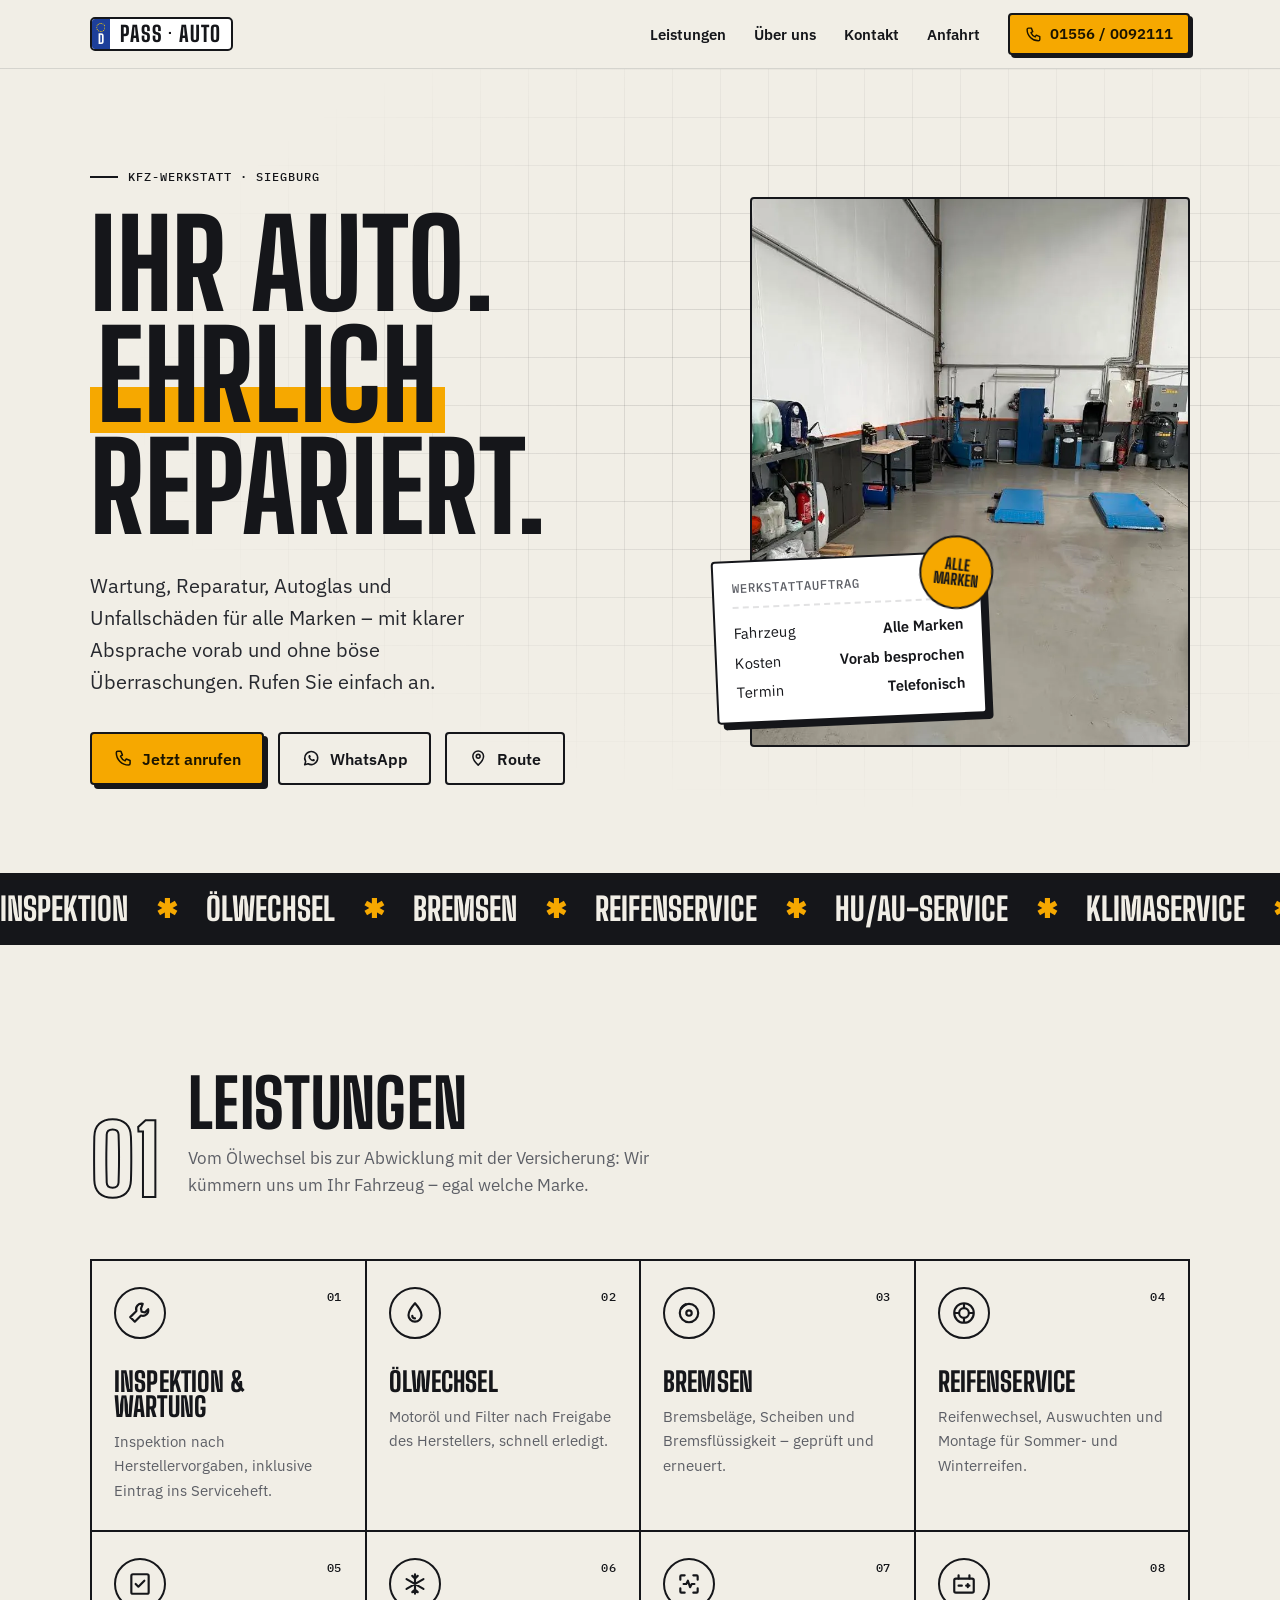
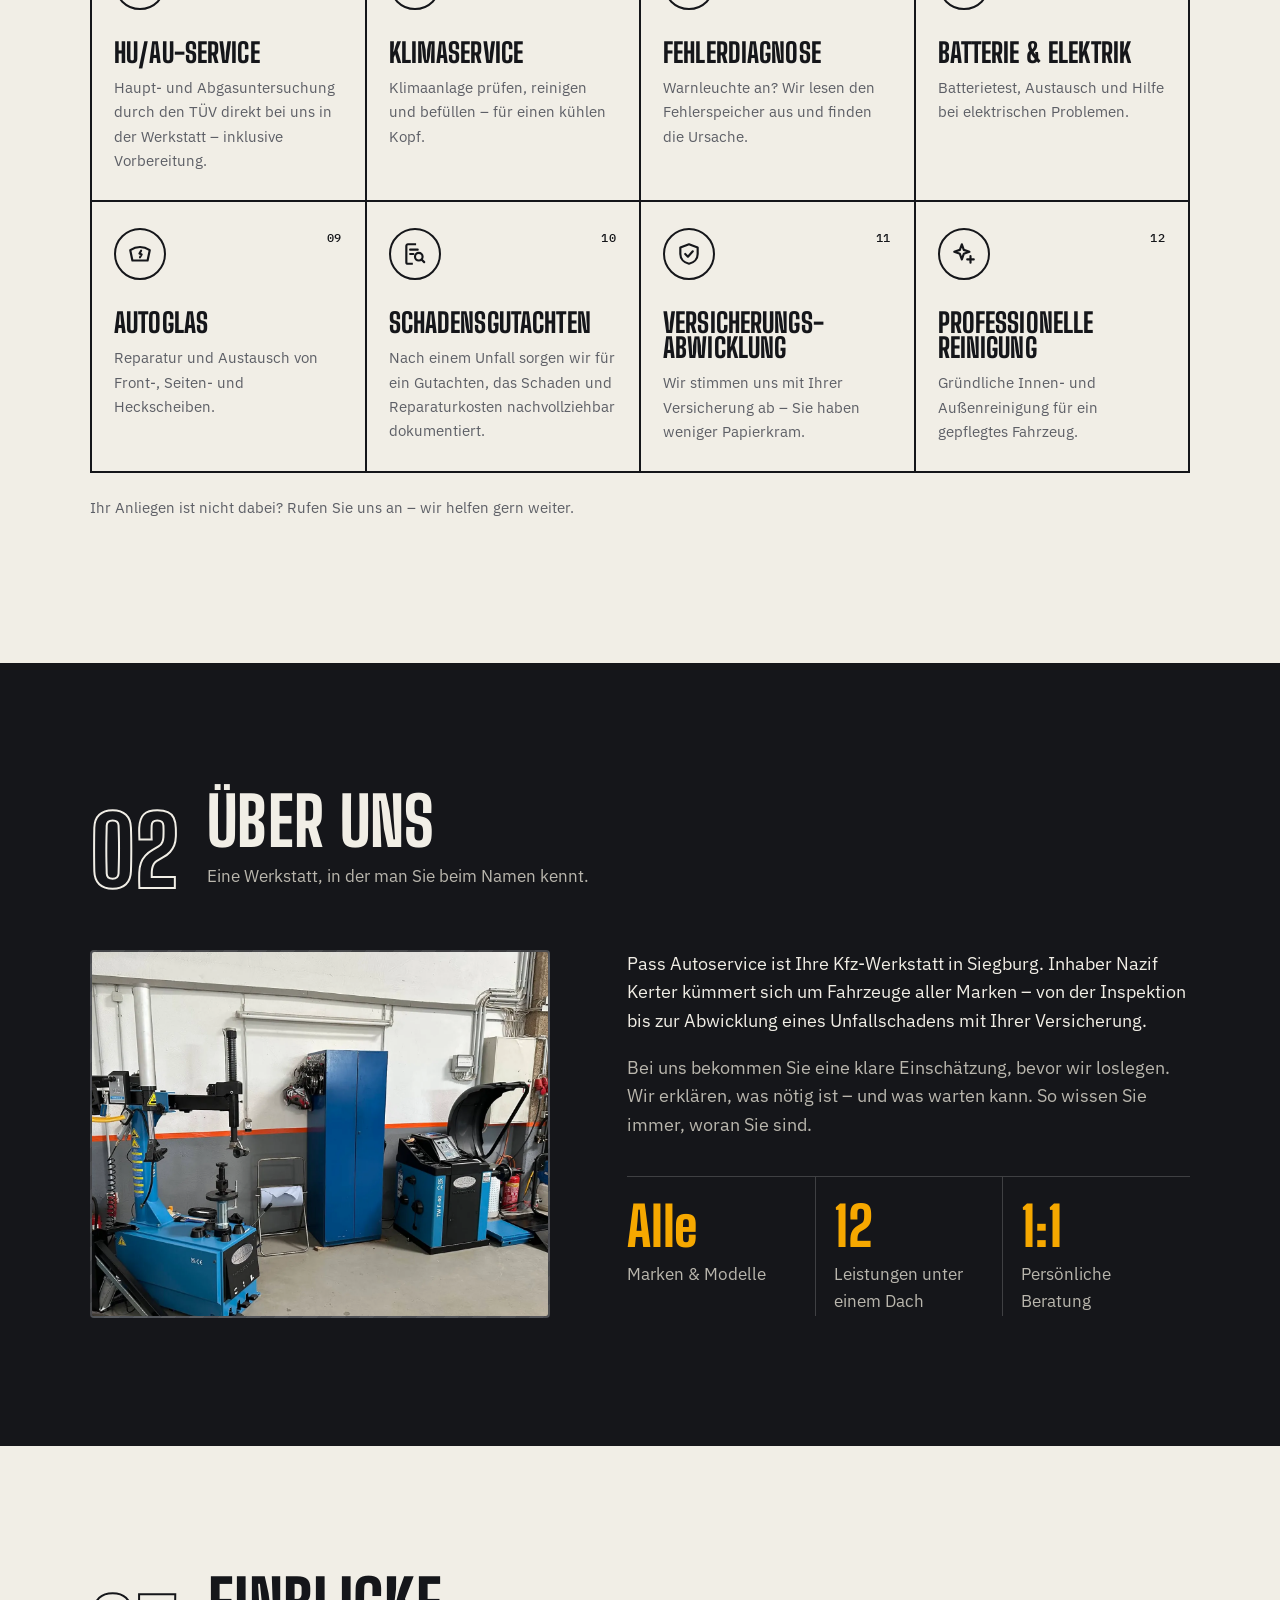
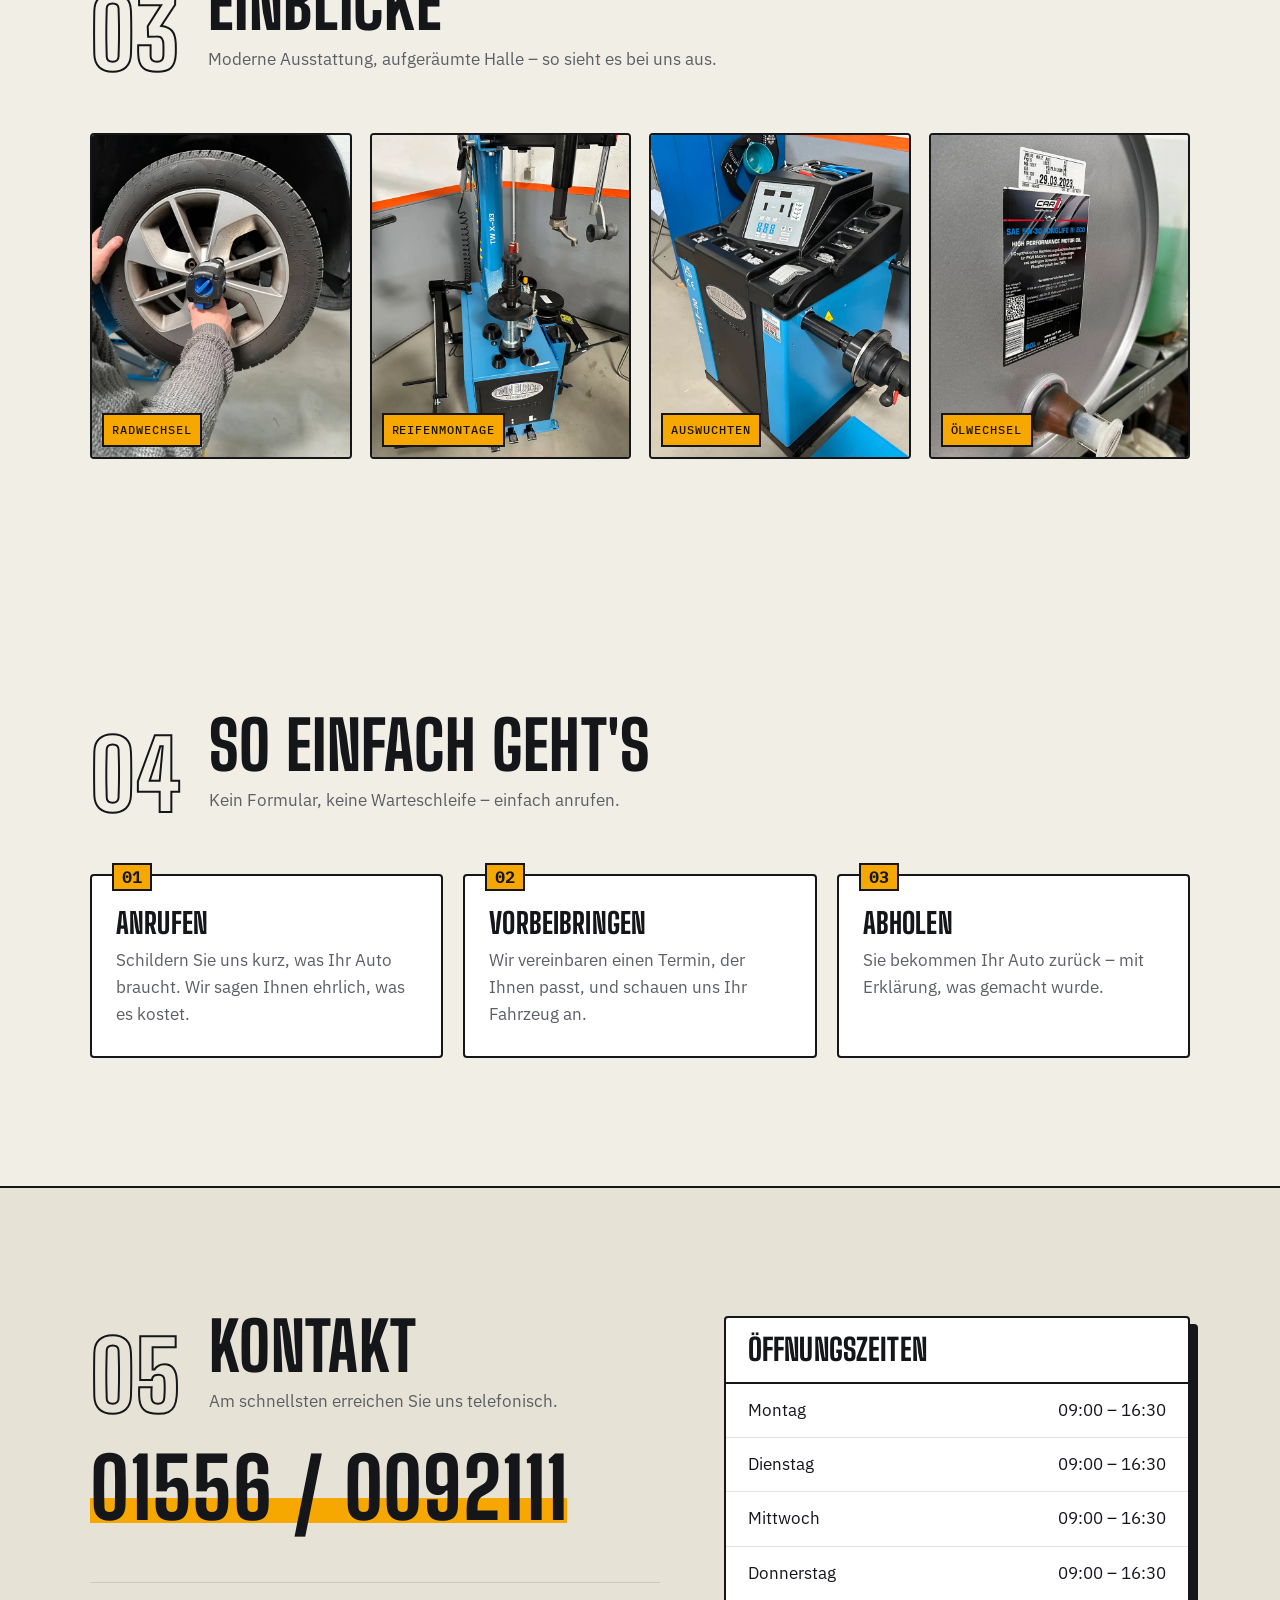
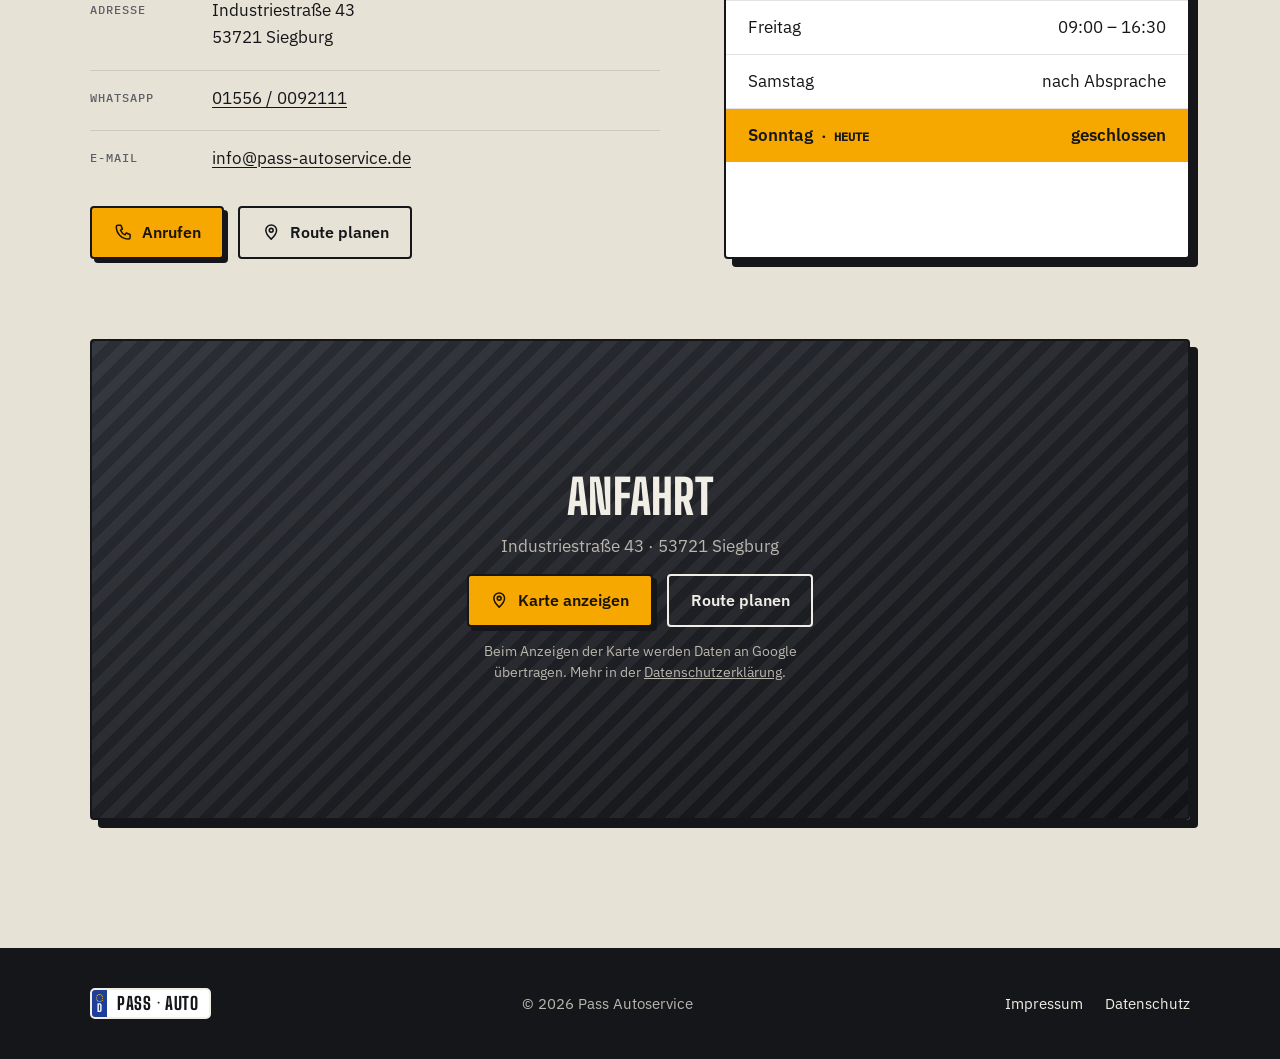
==== commit 4e3da26f: "Add workshop photos: hero, about and gallery section Co-Authored-By: Claude Opus 5.5 <noreply@anthro" ====
--- a/public/index.html
+++ b/public/index.html
@@ -6,7 +6,7 @@
   <title>Pass Autoservice – Kfz-Werkstatt in Siegburg</title>
   <meta name="description" content="Pass Autoservice in Siegburg: Inspektion, Reparatur, HU/AU, Autoglas, Schadensgutachten und Versicherungsabwicklung für alle Marken. Preis vorab besprochen – rufen Sie uns an.">
   <meta name="theme-color" content="#15161a">
-  <link rel="canonical" href="https://www.pass-autoservice.de/">
+  <link rel="canonical" href="https://pass-autoservice.de/">
   <link rel="icon" href="assets/img/favicon.svg" type="image/svg+xml">
   <link rel="preload" href="assets/fonts/big-shoulders-display-latin-800-normal.woff2" as="font" type="font/woff2" crossorigin>
   <link rel="preload" href="assets/fonts/ibm-plex-sans-latin-400-normal.woff2" as="font" type="font/woff2" crossorigin>
@@ -15,7 +15,7 @@
   <meta property="og:type" content="website">
   <meta property="og:title" content="Pass Autoservice – Kfz-Werkstatt in Siegburg">
   <meta property="og:description" content="Inspektion, Reparatur, HU/AU, Autoglas und Unfallschäden für alle Marken – in Siegburg.">
-  <meta property="og:url" content="https://www.pass-autoservice.de/">
+  <meta property="og:url" content="https://pass-autoservice.de/">
   <meta property="og:locale" content="de_DE">
 
   <!-- Adresse, Telefon, Öffnungszeiten müssen mit dem sichtbaren Inhalt übereinstimmen -->
@@ -24,7 +24,7 @@
     "@context": "https://schema.org",
     "@type": "AutoRepair",
     "name": "Pass Autoservice",
-    "url": "https://www.pass-autoservice.de/",
+    "url": "https://pass-autoservice.de/",
     "telephone": "+49 1556 0092111",
     "address": {
       "@type": "PostalAddress",
@@ -33,6 +33,7 @@
       "addressLocality": "Siegburg",
       "addressCountry": "DE"
     },
+    "geo": { "@type": "GeoCoordinates", "latitude": 50.800430, "longitude": 7.194576 },
     "openingHoursSpecification": [
       { "@type": "OpeningHoursSpecification", "dayOfWeek": ["Monday","Tuesday","Wednesday","Thursday","Friday"], "opens": "09:00", "closes": "16:30" }
     ]
@@ -90,14 +91,12 @@
         <div class="hero__cta reveal-load">
           <a class="btn btn--signal" href="tel:+4915560092111"><svg aria-hidden="true"><use href="#i-phone"/></svg>Jetzt anrufen</a>
           <a class="btn btn--ghost" href="https://wa.me/4915560092111" target="_blank" rel="noopener"><svg aria-hidden="true"><use href="#i-whatsapp"/></svg>WhatsApp</a>
-          <a class="btn btn--ghost" href="https://www.google.com/maps/dir/?api=1&amp;destination=Industriestra%C3%9Fe+43%2C+53721+Siegburg" target="_blank" rel="noopener"><svg aria-hidden="true"><use href="#i-route"/></svg>Route</a>
+          <a class="btn btn--ghost" href="https://www.google.com/maps/dir/?api=1&amp;destination=50.800430%2C7.194576" target="_blank" rel="noopener"><svg aria-hidden="true"><use href="#i-route"/></svg>Route</a>
         </div>
       </div>
 
       <div class="hero__media reveal-load">
-        <!-- Später durch eigenes Foto ersetzen (Hochformat 4:5, ca. 1200×1500 px, Rechte beim Inhaber):
-             <img class="photo" src="assets/img/werkstatt.webp" alt="Werkstatt von Pass Autoservice in Siegburg" width="1200" height="1500"> -->
-        <div class="photo photo--sign" aria-hidden="true"><span class="mono">Ihre Werkstatt in</span><strong>Siegburg</strong><span class="mono">Industriestraße 43</span></div>
+        <img class="photo" src="assets/img/werkstatt-halle.webp" alt="Werkstatthalle von Pass Autoservice in Siegburg mit Hebebühne, Reifenmontiermaschine und Wuchtmaschine" width="784" height="980" fetchpriority="high">
         <div class="ticket" aria-hidden="true">
           <div class="ticket__stamp">Alle<br>Marken</div>
           <div class="ticket__head mono"><span>Werkstattauftrag</span></div>
@@ -202,8 +201,7 @@
       </div>
 
       <div class="about">
-        <!-- Später durch eigenes Foto ersetzen (Querformat 5:4, Rechte beim Inhaber) -->
-        <div class="photo photo--sign reveal" aria-hidden="true"><span class="mono">Inhaber</span><strong>Nazif Kerter</strong><span class="mono">Pass Autoservice</span></div>
+        <img class="photo reveal" src="assets/img/werkstatt-maschinen.webp" alt="Reifenmontiermaschine, Werkzeugschrank und Wuchtmaschine in der Werkstatt" width="1400" height="1120" loading="lazy">
 
         <div class="about__text reveal">
           <p>Pass Autoservice ist Ihre Kfz-Werkstatt in Siegburg. Inhaber Nazif Kerter kümmert sich um Fahrzeuge aller Marken – von der Inspektion bis zur Abwicklung eines Unfallschadens mit Ihrer Versicherung.</p>
@@ -219,11 +217,28 @@
     </div>
   </section>
 
+  <!-- ============ EINBLICKE ============ -->
+  <section class="section" id="werkstatt">
+    <div class="wrap">
+      <div class="section__head reveal">
+        <span class="section__num" aria-hidden="true">03</span>
+        <h2>Einblicke</h2>
+        <p>Moderne Ausstattung, aufgeräumte Halle – so sieht es bei uns aus.</p>
+      </div>
+      <div class="gallery">
+        <figure class="reveal"><img src="assets/img/galerie-radwechsel.webp" alt="Radwechsel mit dem Schlagschrauber" width="800" height="1000" loading="lazy"><figcaption class="mono">Radwechsel</figcaption></figure>
+        <figure class="reveal"><img src="assets/img/galerie-reifenmontage.webp" alt="Reifenmontiermaschine in der Werkstatt" width="800" height="1000" loading="lazy"><figcaption class="mono">Reifenmontage</figcaption></figure>
+        <figure class="reveal"><img src="assets/img/galerie-wuchtmaschine.webp" alt="Wuchtmaschine zum Auswuchten der Räder" width="800" height="1000" loading="lazy"><figcaption class="mono">Auswuchten</figcaption></figure>
+        <figure class="reveal"><img src="assets/img/galerie-motoroel.webp" alt="Motoröl im Fass für den Ölwechsel" width="800" height="1000" loading="lazy"><figcaption class="mono">Ölwechsel</figcaption></figure>
+      </div>
+    </div>
+  </section>
+
   <!-- ============ ABLAUF ============ -->
   <section class="section" id="ablauf">
     <div class="wrap">
       <div class="section__head reveal">
-        <span class="section__num" aria-hidden="true">03</span>
+        <span class="section__num" aria-hidden="true">04</span>
         <h2>So einfach geht's</h2>
         <p>Kein Formular, keine Warteschleife – einfach anrufen.</p>
       </div>
@@ -240,7 +255,7 @@
     <div class="wrap contact__grid">
       <div class="reveal">
         <div class="section__head" style="margin-bottom:24px">
-          <span class="section__num" aria-hidden="true">04</span>
+          <span class="section__num" aria-hidden="true">05</span>
           <h2>Kontakt</h2>
           <p>Am schnellsten erreichen Sie uns telefonisch.</p>
         </div>
@@ -258,7 +273,7 @@
 
         <div class="hero__cta">
           <a class="btn btn--signal" href="tel:+4915560092111"><svg aria-hidden="true"><use href="#i-phone"/></svg>Anrufen</a>
-          <a class="btn btn--ghost" href="https://www.google.com/maps/dir/?api=1&amp;destination=Industriestra%C3%9Fe+43%2C+53721+Siegburg" target="_blank" rel="noopener"><svg aria-hidden="true"><use href="#i-route"/></svg>Route planen</a>
+          <a class="btn btn--ghost" href="https://www.google.com/maps/dir/?api=1&amp;destination=50.800430%2C7.194576" target="_blank" rel="noopener"><svg aria-hidden="true"><use href="#i-route"/></svg>Route planen</a>
         </div>
       </div>
 
@@ -281,12 +296,12 @@
     <!-- Karte erst nach Klick laden (keine Datenübertragung an Google ohne Einwilligung) -->
     <div class="wrap">
       <div class="map reveal" id="anfahrt">
-        <div class="map__consent" data-map-src="https://www.google.com/maps?q=Industriestra%C3%9Fe+43%2C+53721+Siegburg&amp;output=embed">
+        <div class="map__consent" data-map-src="https://www.google.com/maps?q=50.800430%2C7.194576&amp;z=17&amp;output=embed">
           <h3>Anfahrt</h3>
           <p>Industriestraße 43 · 53721 Siegburg</p>
           <div class="hero__cta">
             <button class="btn btn--signal" type="button" data-map-load><svg aria-hidden="true"><use href="#i-route"/></svg>Karte anzeigen</button>
-            <a class="btn btn--ghost" href="https://www.google.com/maps/dir/?api=1&amp;destination=Industriestra%C3%9Fe+43%2C+53721+Siegburg" target="_blank" rel="noopener">Route planen</a>
+            <a class="btn btn--ghost" href="https://www.google.com/maps/dir/?api=1&amp;destination=50.800430%2C7.194576" target="_blank" rel="noopener">Route planen</a>
           </div>
           <p class="map__note">Beim Anzeigen der Karte werden Daten an Google übertragen. Mehr in der <a href="datenschutz.html">Datenschutzerklärung</a>.</p>
         </div>
@@ -311,7 +326,7 @@
 <nav class="callbar" aria-label="Schnellkontakt">
   <a href="tel:+4915560092111"><svg aria-hidden="true"><use href="#i-phone"/></svg>Anrufen</a>
   <a href="https://wa.me/4915560092111" target="_blank" rel="noopener"><svg aria-hidden="true"><use href="#i-whatsapp"/></svg>WhatsApp</a>
-  <a href="https://www.google.com/maps/dir/?api=1&amp;destination=Industriestra%C3%9Fe+43%2C+53721+Siegburg" target="_blank" rel="noopener"><svg aria-hidden="true"><use href="#i-route"/></svg>Route</a>
+  <a href="https://www.google.com/maps/dir/?api=1&amp;destination=50.800430%2C7.194576" target="_blank" rel="noopener"><svg aria-hidden="true"><use href="#i-route"/></svg>Route</a>
 </nav>
 
 <script src="assets/script.js" defer></script>
--- a/public/assets/styles.css
+++ b/public/assets/styles.css
@@ -159,10 +159,9 @@
   color: #ffffffb3; display: grid; place-items: center; text-align: center; padding: 24px;
   border: 2px solid var(--ink); object-fit: cover;
 }
-.photo--sign { display: flex; flex-direction: column; justify-content: center; align-items: center; gap: 14px; }
-.photo--sign strong { font: 800 clamp(2.8rem, 6vw, 5rem)/.9 var(--display); text-transform: uppercase; color: var(--signal); }
-.hero__media .photo--sign { justify-content: flex-start; padding-top: 22%; } /* Platz für das Ticket unten */
-.ticket {
+img.photo { padding: 0; height: auto; }
+.hero__media img.photo { object-position: 50% 80%; }
+.hero__media .ticket {
   position: absolute; left: -36px; bottom: 28px; width: min(270px, 80%);
   background: #fff; border: 2px solid var(--ink); border-radius: var(--radius);
   box-shadow: 6px 6px 0 var(--ink); padding: 16px 18px 14px; transform: rotate(-2.5deg);
@@ -226,6 +225,16 @@
 .fact__val { font: 800 clamp(2.4rem, 4.5vw, 3.4rem)/1 var(--display); color: var(--signal); }
 .fact__lbl { margin-top: 8px; color: #b9b6ad; }
 
+/* Einblicke – Galerie */
+.gallery { display: grid; grid-template-columns: repeat(4, 1fr); gap: 18px; }
+.gallery figure { margin: 0; position: relative; border: 2px solid var(--ink); border-radius: var(--radius); overflow: hidden; background: var(--ink); }
+.gallery img { width: 100%; height: auto; aspect-ratio: 4 / 5; object-fit: cover; transition: transform .5s cubic-bezier(.2,.7,.2,1); }
+.gallery figure:hover img { transform: scale(1.04); }
+.gallery figcaption {
+  position: absolute; left: 10px; bottom: 10px;
+  background: var(--signal); color: var(--signal-ink); border: 2px solid var(--ink); padding: 5px 8px;
+}
+
 /* Ablauf */
 .steps { display: grid; grid-template-columns: repeat(3, 1fr); gap: 20px; counter-reset: step; }
 .step { border: 2px solid var(--ink); border-radius: var(--radius); padding: 28px 24px; background: #fff; position: relative; }
@@ -316,7 +325,7 @@
 
 /* ---------- Responsive ---------- */
 @media (max-width: 1000px) {
-  .services { grid-template-columns: repeat(2, 1fr); }
+  .services, .gallery { grid-template-columns: repeat(2, 1fr); }
 }
 @media (max-width: 860px) {
   .nav a:not(.btn) { display: none; }
@@ -336,8 +345,7 @@
   .hero__cta .btn { flex: 1 1 100%; justify-content: center; }
   .hero__media { justify-self: stretch; max-width: none; margin-bottom: 24px; }
   .hero__media .photo { aspect-ratio: 4 / 3; }
-  .hero__media .photo--sign { aspect-ratio: 1 / 1; padding-top: 32px; gap: 10px; }
-  .ticket { left: 10px; bottom: -24px; width: 240px; font-size: .95em; }
+  .hero__media   .ticket { left: 10px; bottom: -24px; width: 240px; font-size: .95em; }
   .facts { grid-template-columns: 1fr; }
   .fact + .fact { padding-left: 0; border-left: 0; border-top: 1px solid #ffffff2e; }
   .fact { padding: 18px 0; }
